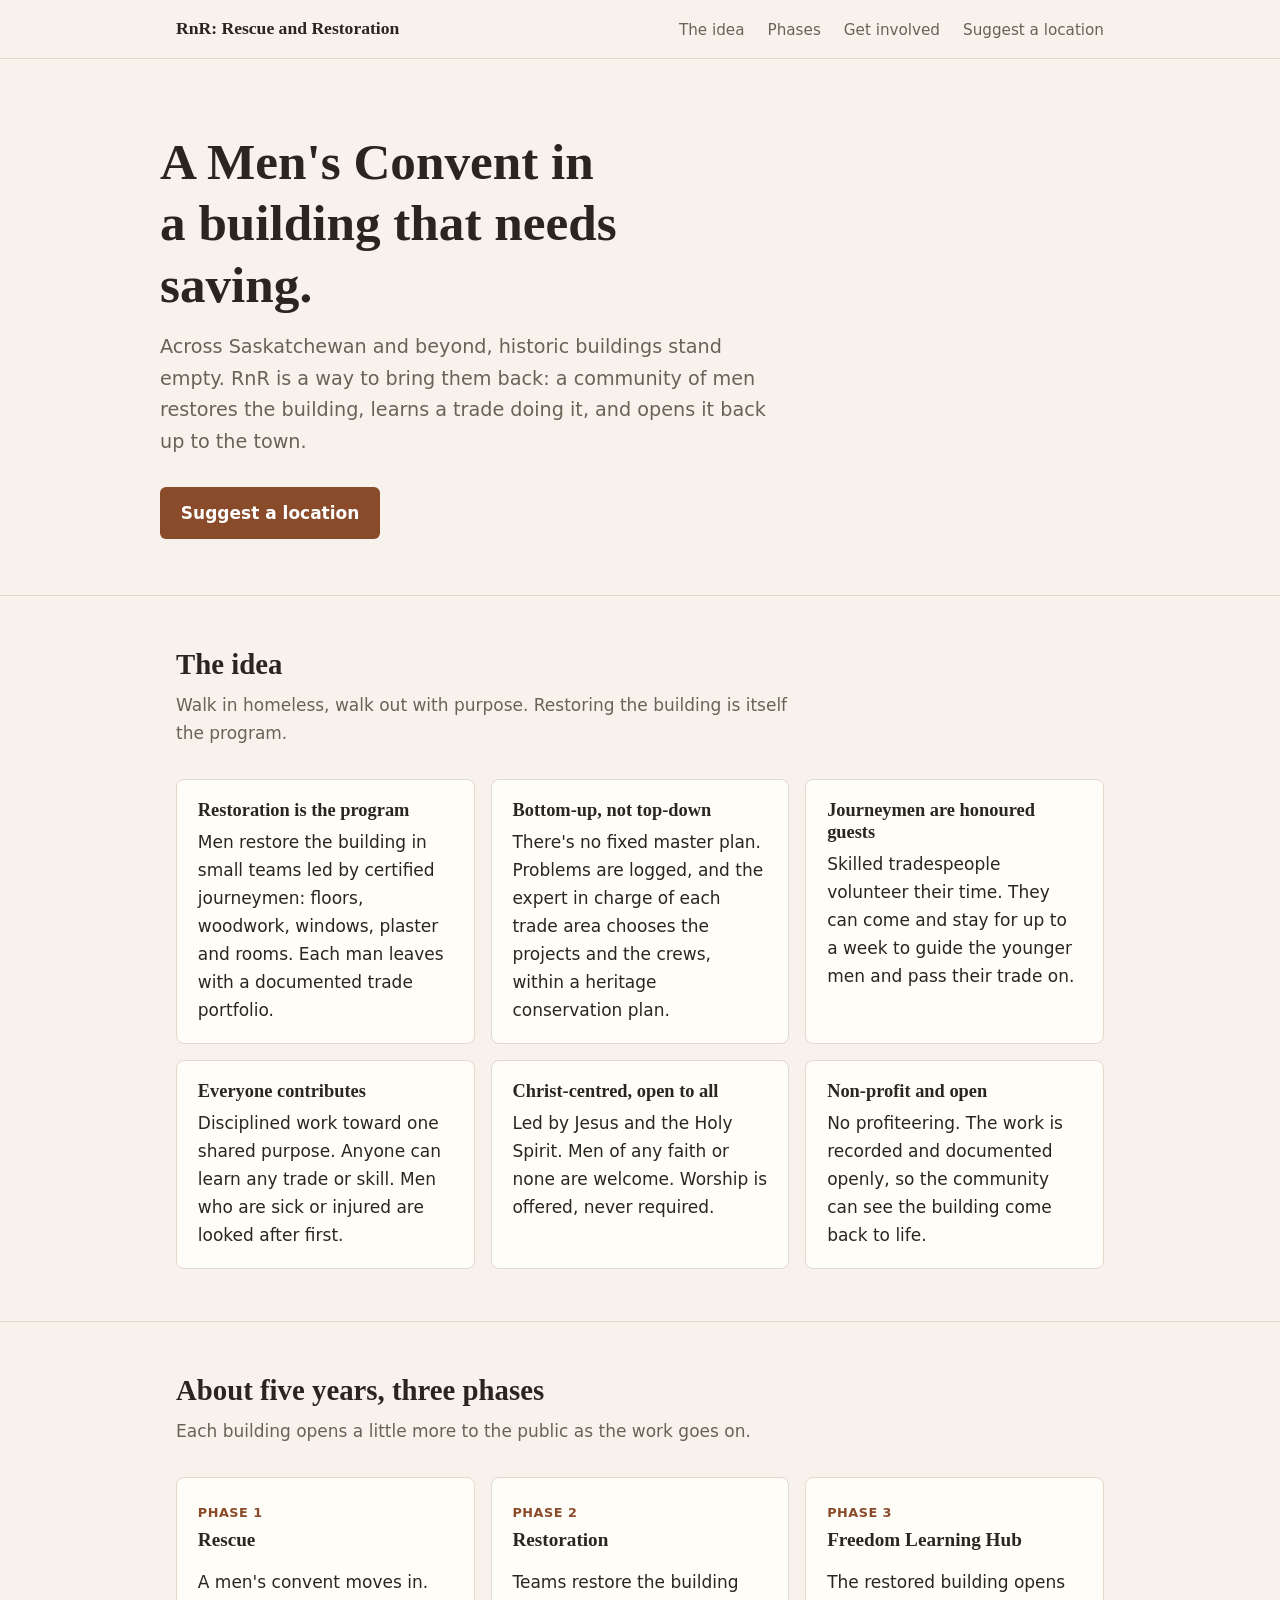
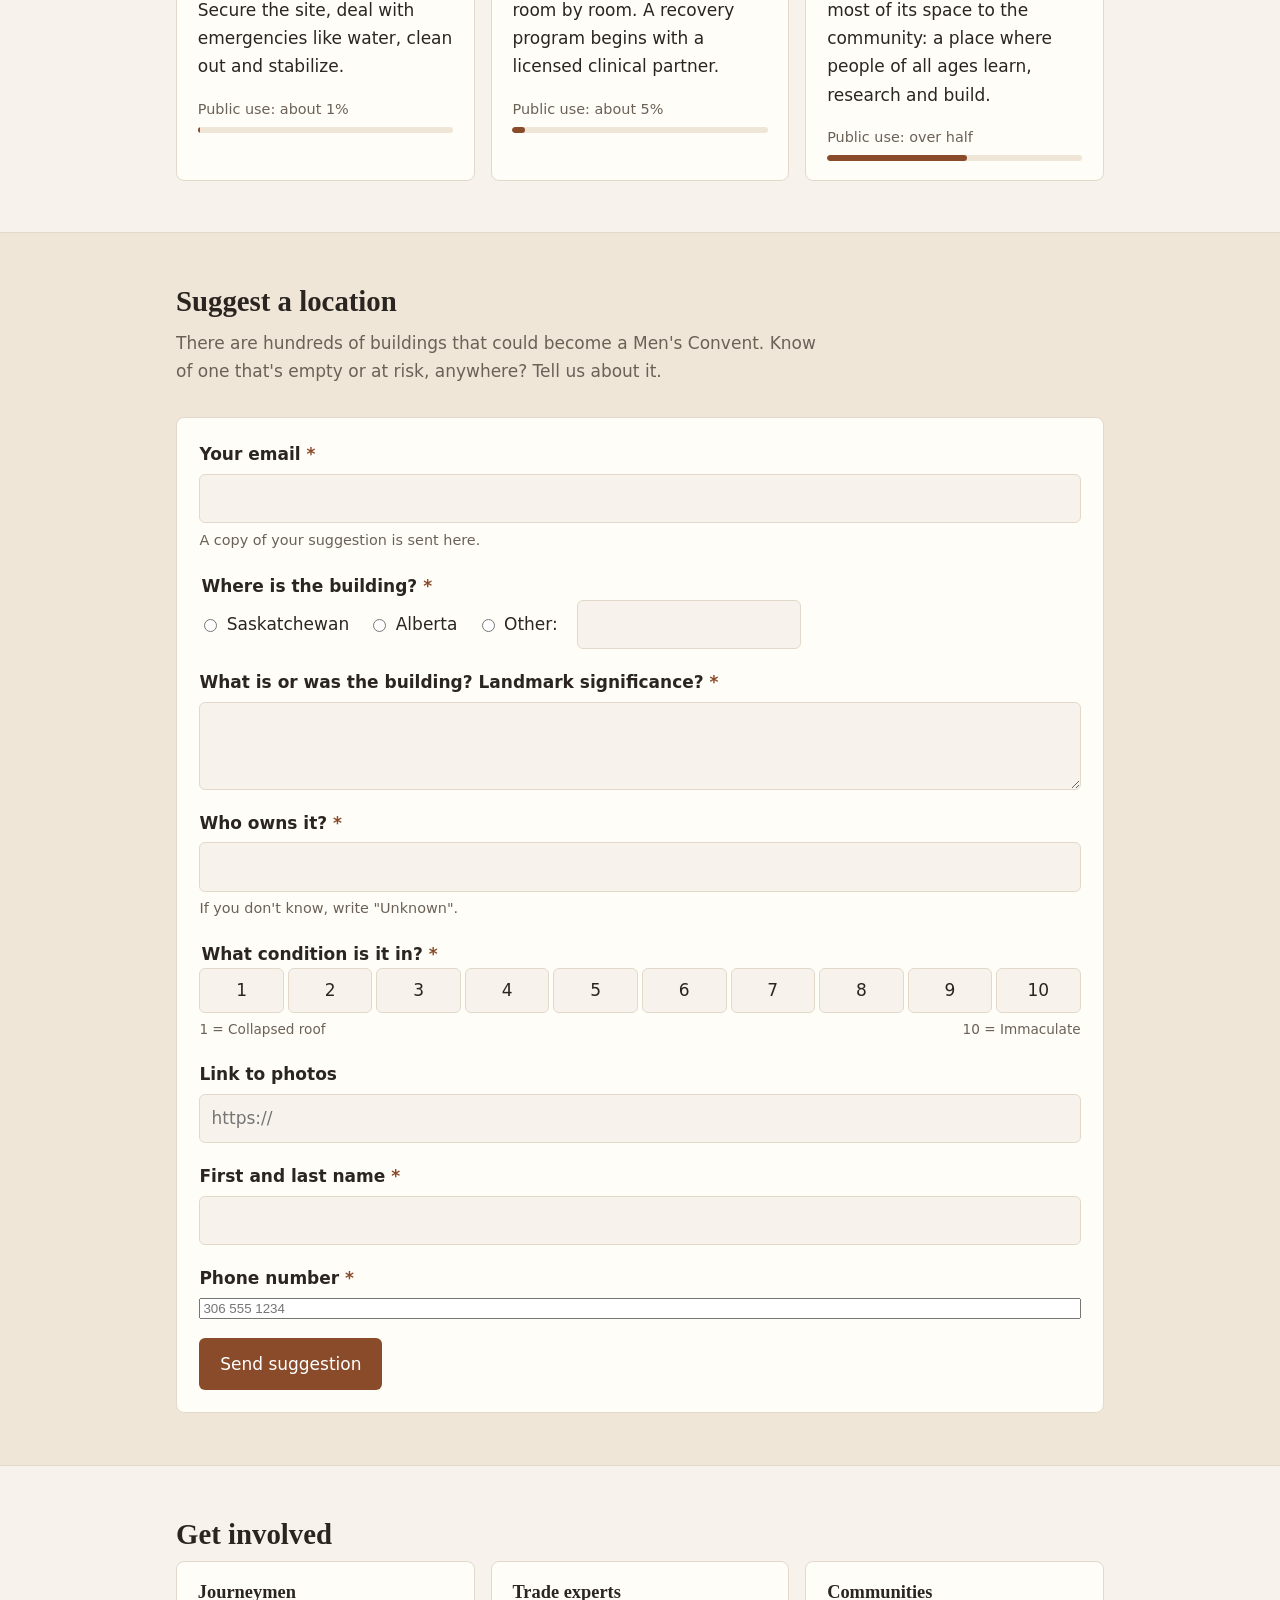
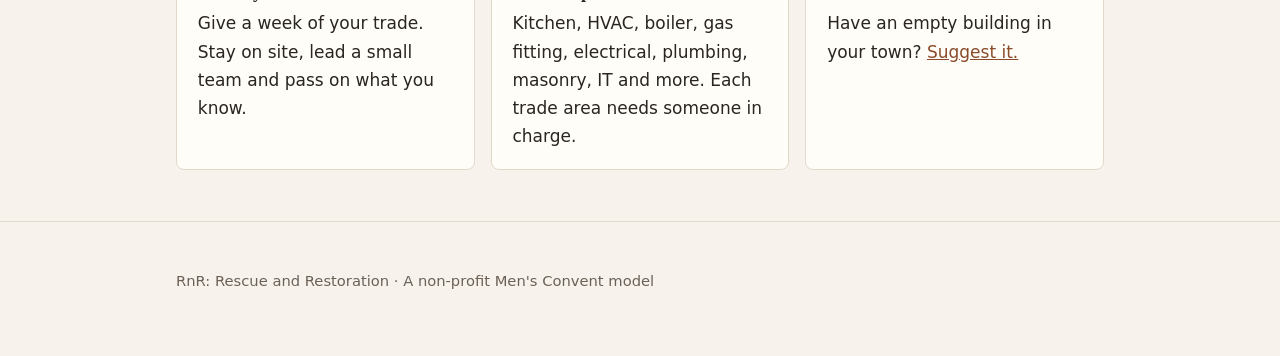
==== rnr/index.html @ 0f5d4924 "RnR form: separate name and phone, add field validation Co-Authored-By: Claude Opus 5.5 <noreply@ant" ====
<!doctype html>
<html lang="en">
<head>
<meta charset="utf-8">
<meta name="viewport" content="width=device-width, initial-scale=1">
<title>RnR: Rescue and Restoration</title>
<meta name="description" content="A Men's Convent in a historic building that needs saving. Suggest a location anywhere.">
<style>
  :root {
    --bg: #f7f3ec;
    --surface: #fffdf8;
    --ink: #2a2520;
    --muted: #6b6157;
    --line: #e2d9cb;
    --accent: #8a4b2a;
    --accent-ink: #ffffff;
    --soft: #efe6d8;
  }
  @media (prefers-color-scheme: dark) {
    :root:not([data-theme="light"]) {
      --bg: #1b1815;
      --surface: #24201c;
      --ink: #eee7dc;
      --muted: #b0a596;
      --line: #3a332c;
      --accent: #d98b5f;
      --accent-ink: #1b1815;
      --soft: #2c2722;
    }
  }
  :root[data-theme="dark"] {
    --bg: #1b1815; --surface: #24201c; --ink: #eee7dc; --muted: #b0a596;
    --line: #3a332c; --accent: #d98b5f; --accent-ink: #1b1815; --soft: #2c2722;
  }

  * { box-sizing: border-box; }
  [hidden] { display: none !important; }
  html { scroll-behavior: smooth; }
  body {
    margin: 0; background: var(--bg); color: var(--ink);
    font: 17px/1.65 system-ui, -apple-system, "Segoe UI", Roboto, sans-serif;
  }
  h1, h2, h3 { font-family: Georgia, "Iowan Old Style", "Palatino Linotype", serif; line-height: 1.2; font-weight: 600; }
  a { color: var(--accent); }
  .wrap { max-width: 60rem; margin: 0 auto; padding: 0 16px; }

  header.top { border-bottom: 1px solid var(--line); }
  header.top .wrap { display: flex; align-items: center; justify-content: space-between; gap: 1rem; padding-top: .9rem; padding-bottom: .9rem; }
  .brand { font-family: Georgia, serif; font-weight: 600; font-size: 1.1rem; color: var(--ink); text-decoration: none; }
  nav a { color: var(--muted); text-decoration: none; margin-left: 1.1rem; font-size: .95rem; }
  nav a:hover { color: var(--ink); }
  @media (max-width: 560px) { nav a:not(.cta-link) { display: none; } }

  .hero { padding: 4.5rem 0 3.5rem; }
  .hero h1 { font-size: clamp(2rem, 6vw, 3.2rem); margin: 0 0 1rem; max-width: 18ch; }
  .hero p.lead { font-size: 1.2rem; color: var(--muted); max-width: 38rem; margin: 0 0 1.8rem; }
  .btn { display: inline-block; background: var(--accent); color: var(--accent-ink); padding: .75rem 1.3rem; border-radius: 6px; text-decoration: none; font-weight: 600; }
  .btn:hover { filter: brightness(1.08); }
  .note { font-size: .9rem; color: var(--muted); margin-top: 1.2rem; }

  section { padding: 3.2rem 0; border-top: 1px solid var(--line); }
  section h2 { font-size: 1.8rem; margin: 0 0 .6rem; }
  section > .wrap > p.intro { color: var(--muted); max-width: 40rem; margin: 0 0 2rem; }

  .grid { display: grid; gap: 1rem; grid-template-columns: repeat(auto-fit, minmax(15rem, 1fr)); }
  .card { background: var(--surface); border: 1px solid var(--line); border-radius: 8px; padding: 1.2rem 1.3rem; }
  .card h3 { margin: 0 0 .4rem; font-size: 1.15rem; }
  .card p { margin: 0; }

  .phases { display: grid; gap: 1rem; grid-template-columns: repeat(auto-fit, minmax(16rem, 1fr)); counter-reset: ph; }
  .phase { background: var(--surface); border: 1px solid var(--line); border-radius: 8px; padding: 1.2rem 1.3rem; }
  .phase .tag { display: inline-block; font-size: .8rem; font-weight: 600; letter-spacing: .04em; text-transform: uppercase; color: var(--accent); }
  .phase h3 { margin: .2rem 0 .5rem; font-size: 1.2rem; }
  .phase .pub { margin-top: .8rem; font-size: .9rem; color: var(--muted); }
  .meter { height: 6px; background: var(--soft); border-radius: 3px; margin-top: .35rem; overflow: hidden; }
  .meter span { display: block; height: 100%; background: var(--accent); border-radius: 3px; }

  .suggest { background: var(--soft); }
  .suggest-box { background: var(--surface); border: 1px solid var(--line); border-radius: 8px; padding: 1.4rem; }
  .suggest-box ul { margin: .4rem 0 1.2rem; padding-left: 1.2rem; }
  .sform { display: grid; gap: 1.2rem; }
  .sform .field { display: grid; gap: .35rem; }
  .sform label.q, .sform legend { font-weight: 600; }
  .sform .req { color: var(--accent); }
  .sform .hint { font-size: .9rem; color: var(--muted); }
  .sform input[type=text], .sform input[type=email], .sform input[type=url], .sform textarea {
    width: 100%; font: inherit; color: var(--ink); background: var(--bg);
    border: 1px solid var(--line); border-radius: 6px; padding: .6rem .7rem; }
  .sform textarea { min-height: 5.5rem; resize: vertical; }
  .sform input:focus, .sform textarea:focus { outline: 2px solid var(--accent); outline-offset: 1px; }
  .sform fieldset { border: 0; padding: 0; margin: 0; display: grid; gap: .35rem; }
  .sform .choices { display: flex; flex-wrap: wrap; gap: .4rem 1.2rem; align-items: center; }
  .sform .choices label { display: inline-flex; gap: .4rem; align-items: center; font-weight: 400; }
  .sform .other-text { max-width: 14rem; }
  .scale { display: grid; grid-template-columns: repeat(10, 1fr); gap: 4px; }
  .scale label { display: grid; place-items: center; padding: .45rem 0; border: 1px solid var(--line); border-radius: 6px; cursor: pointer; font-weight: 400; background: var(--bg); }
  .scale input { position: absolute; opacity: 0; pointer-events: none; }
  .scale input:checked + span { color: var(--accent-ink); }
  .scale label:has(input:checked) { background: var(--accent); border-color: var(--accent); color: var(--accent-ink); }
  .scale label:has(input:focus-visible) { outline: 2px solid var(--accent); outline-offset: 1px; }
  .scale-ends { display: flex; justify-content: space-between; font-size: .85rem; color: var(--muted); }
  .sform button { justify-self: start; border: 0; cursor: pointer; font: inherit; }
  .sform button[disabled] { opacity: .6; cursor: wait; }
  .thanks h3 { margin: 0 0 .4rem; }
  .form-error, .err { color: #b3261e; font-size: .9rem; }
  @media (prefers-color-scheme: dark) { :root:not([data-theme="light"]) .form-error, :root:not([data-theme="light"]) .err { color: #f2b8b5; } }
  .sform .invalid { border-color: #b3261e !important; }

  footer { border-top: 1px solid var(--line); padding: 2rem 0 3rem; color: var(--muted); font-size: .92rem; }
</style>
</head>
<body>

<header class="top">
  <div class="wrap">
    <a class="brand" href="#">RnR: Rescue and Restoration</a>
    <nav>
      <a href="#idea">The idea</a>
      <a href="#phases">Phases</a>
      <a href="#involved">Get involved</a>
      <a class="cta-link" href="#suggest">Suggest a location</a>
    </nav>
  </div>
</header>

<main>
  <div class="wrap hero">
    <h1>A Men's Convent in a building that needs saving.</h1>
    <p class="lead">Across Saskatchewan and beyond, historic buildings stand empty. RnR is a way to bring them back: a community of men restores the building, learns a trade doing it, and opens it back up to the town.</p>
    <a class="btn" href="#suggest">Suggest a location</a>
  </div>

  <section id="idea">
    <div class="wrap">
      <h2>The idea</h2>
      <p class="intro">Walk in homeless, walk out with purpose. Restoring the building is itself the program.</p>
      <div class="grid">
        <div class="card">
          <h3>Restoration is the program</h3>
          <p>Men restore the building in small teams led by certified journeymen: floors, woodwork, windows, plaster and rooms. Each man leaves with a documented trade portfolio.</p>
        </div>
        <div class="card">
          <h3>Bottom-up, not top-down</h3>
          <p>There's no fixed master plan. Problems are logged, and the expert in charge of each trade area chooses the projects and the crews, within a heritage conservation plan.</p>
        </div>
        <div class="card">
          <h3>Journeymen are honoured guests</h3>
          <p>Skilled tradespeople volunteer their time. They can come and stay for up to a week to guide the younger men and pass their trade on.</p>
        </div>
        <div class="card">
          <h3>Everyone contributes</h3>
          <p>Disciplined work toward one shared purpose. Anyone can learn any trade or skill. Men who are sick or injured are looked after first.</p>
        </div>
        <div class="card">
          <h3>Christ-centred, open to all</h3>
          <p>Led by Jesus and the Holy Spirit. Men of any faith or none are welcome. Worship is offered, never required.</p>
        </div>
        <div class="card">
          <h3>Non-profit and open</h3>
          <p>No profiteering. The work is recorded and documented openly, so the community can see the building come back to life.</p>
        </div>
      </div>
    </div>
  </section>

  <section id="phases">
    <div class="wrap">
      <h2>About five years, three phases</h2>
      <p class="intro">Each building opens a little more to the public as the work goes on.</p>
      <div class="phases">
        <div class="phase">
          <span class="tag">Phase 1</span>
          <h3>Rescue</h3>
          <p>A men's convent moves in. Secure the site, deal with emergencies like water, clean out and stabilize.</p>
          <div class="pub">Public use: about 1%<div class="meter"><span style="width:1%"></span></div></div>
        </div>
        <div class="phase">
          <span class="tag">Phase 2</span>
          <h3>Restoration</h3>
          <p>Teams restore the building room by room. A recovery program begins with a licensed clinical partner.</p>
          <div class="pub">Public use: about 5%<div class="meter"><span style="width:5%"></span></div></div>
        </div>
        <div class="phase">
          <span class="tag">Phase 3</span>
          <h3>Freedom Learning Hub</h3>
          <p>The restored building opens most of its space to the community: a place where people of all ages learn, research and build.</p>
          <div class="pub">Public use: over half<div class="meter"><span style="width:55%"></span></div></div>
        </div>
      </div>
    </div>
  </section>

  <section id="suggest" class="suggest">
    <div class="wrap">
      <h2>Suggest a location</h2>
      <p class="intro">There are hundreds of buildings that could become a Men's Convent. Know of one that's empty or at risk, anywhere? Tell us about it.</p>
      <div class="suggest-box">
        <form class="sform" id="suggest-form" action="https://docs.google.com/forms/d/e/1FAIpQLSe5F4wM2ndvBinX8FhEXiHAIgT6D5XqJo1bn4hynB5Pa98YTg/formResponse" method="POST" target="gform-sink" novalidate>
          <div class="field">
            <label class="q" for="f-email">Your email <span class="req">*</span></label>
            <input id="f-email" type="email" name="emailAddress" required autocomplete="email">
            <span class="hint">A copy of your suggestion is sent here.</span>
            <span class="err" id="e-email" hidden></span>
          </div>

          <fieldset>
            <legend>Where is the building? <span class="req">*</span></legend>
            <div class="choices">
              <label><input type="radio" name="entry.1686422312" value="Saskatchewan" required> Saskatchewan</label>
              <label><input type="radio" name="entry.1686422312" value="Alberta"> Alberta</label>
              <label><input type="radio" name="entry.1686422312" value="__other_option__" id="f-where-other"> Other:</label>
              <input class="other-text" type="text" name="entry.1686422312.other_option_response" id="f-where-other-text" aria-label="Other location" maxlength="100">
            </div>
            <span class="err" id="e-where" hidden></span>
          </fieldset>

          <div class="field">
            <label class="q" for="f-what">What is or was the building? Landmark significance? <span class="req">*</span></label>
            <textarea id="f-what" name="entry.1505201343" required maxlength="2000"></textarea>
            <span class="err" id="e-what" hidden></span>
          </div>

          <div class="field">
            <label class="q" for="f-owner">Who owns it? <span class="req">*</span></label>
            <input id="f-owner" type="text" name="entry.762597540" required maxlength="200">
            <span class="hint">If you don't know, write "Unknown".</span>
            <span class="err" id="e-owner" hidden></span>
          </div>

          <fieldset>
            <legend>What condition is it in? <span class="req">*</span></legend>
            <div class="scale">
              <label><input type="radio" name="entry.2011804583" value="1" required><span>1</span></label>
              <label><input type="radio" name="entry.2011804583" value="2"><span>2</span></label>
              <label><input type="radio" name="entry.2011804583" value="3"><span>3</span></label>
              <label><input type="radio" name="entry.2011804583" value="4"><span>4</span></label>
              <label><input type="radio" name="entry.2011804583" value="5"><span>5</span></label>
              <label><input type="radio" name="entry.2011804583" value="6"><span>6</span></label>
              <label><input type="radio" name="entry.2011804583" value="7"><span>7</span></label>
              <label><input type="radio" name="entry.2011804583" value="8"><span>8</span></label>
              <label><input type="radio" name="entry.2011804583" value="9"><span>9</span></label>
              <label><input type="radio" name="entry.2011804583" value="10"><span>10</span></label>
            </div>
            <div class="scale-ends"><span>1 = Collapsed roof</span><span>10 = Immaculate</span></div>
            <span class="err" id="e-cond" hidden></span>
          </fieldset>

          <div class="field">
            <label class="q" for="f-photos">Link to photos</label>
            <input id="f-photos" type="text" name="entry.1899643314" placeholder="https://" inputmode="url" maxlength="500">
            <span class="err" id="e-photos" hidden></span>
          </div>

          <div class="field">
            <label class="q" for="f-name">First and last name <span class="req">*</span></label>
            <input id="f-name" type="text" name="entry.1188429359" required autocomplete="name" maxlength="100">
            <span class="err" id="e-name" hidden></span>
          </div>

          <div class="field">
            <label class="q" for="f-phone">Phone number <span class="req">*</span></label>
            <input id="f-phone" type="tel" name="entry.1537655487" required autocomplete="tel" inputmode="tel" placeholder="306 555 1234" maxlength="25">
            <span class="err" id="e-phone" hidden></span>
          </div>

          <input type="hidden" name="fvv" value="1">
          <input type="hidden" name="pageHistory" value="0">
          <button class="btn" type="submit" id="f-submit">Send suggestion</button>
          <p class="form-error" id="f-error" hidden></p>
        </form>

        <div class="thanks" id="f-thanks" hidden>
          <h3>Thank you.</h3>
          <p>Your suggestion has been received. A copy is on its way to your email.</p>
          <p><a href="#suggest" id="f-again">Suggest another building</a></p>
        </div>
        <iframe name="gform-sink" id="gform-sink" title="" hidden></iframe>
      </div>
    </div>
  </section>

  <section id="involved">
    <div class="wrap">
      <h2>Get involved</h2>
      <div class="grid">
        <div class="card">
          <h3>Journeymen</h3>
          <p>Give a week of your trade. Stay on site, lead a small team and pass on what you know.</p>
        </div>
        <div class="card">
          <h3>Trade experts</h3>
          <p>Kitchen, HVAC, boiler, gas fitting, electrical, plumbing, masonry, IT and more. Each trade area needs someone in charge.</p>
        </div>
        <div class="card">
          <h3>Communities</h3>
          <p>Have an empty building in your town? <a href="#suggest">Suggest it.</a></p>
        </div>
      </div>
    </div>
  </section>
</main>

<footer>
  <div class="wrap">
    <p>RnR: Rescue and Restoration · A non-profit Men's Convent model</p>
  </div>
</footer>

<script>
  // The form posts straight to the Google Form "RnR -Waiting list" (project Gmail).
  // If you add, remove or change questions in Google Forms, this form must be updated too.
  (function () {
    const form = document.getElementById("suggest-form");
    const sink = document.getElementById("gform-sink");
    const thanks = document.getElementById("f-thanks");
    const err = document.getElementById("f-error");
    const btn = document.getElementById("f-submit");
    const other = document.getElementById("f-where-other");
    const otherText = document.getElementById("f-where-other-text");
    let sent = false, timer = null;

    otherText.addEventListener("input", () => { if (otherText.value) other.checked = true; });

    // ---- Validation ----
    const $ = (id) => document.getElementById(id);
    const val = (id) => $(id).value.trim();
    const checked = (name) => form.querySelector('input[name="' + name + '"]:checked');

    function formatPhone(raw) {
      const t = raw.trim();
      const d = t.replace(/\D/g, "");
      if (t.startsWith("+") && !t.startsWith("+1")) {
        return d.length >= 8 && d.length <= 15 ? "+" + d : null;    // international
      }
      const n = d.length === 11 && d[0] === "1" ? d.slice(1) : d;    // drop leading 1
      if (n.length !== 10 || !/^[2-9]\d{2}[2-9]/.test(n)) return null;
      return "(" + n.slice(0, 3) + ") " + n.slice(3, 6) + "-" + n.slice(6);
    }
    function fixLink(raw) {
      const t = raw.trim();
      if (!t) return "";
      const u = /^https?:\/\//i.test(t) ? t : "https://" + t;
      return /^https?:\/\/[^\s\/]+\.[^\s\/]{2,}\S*$/i.test(u) ? u : null;
    }

    const rules = {
      email: { input: "f-email", test: () => /^[^\s@]+@[^\s@]+\.[A-Za-z]{2,}$/.test(val("f-email")),
               msg: "Enter a valid email, like name@example.com." },
      where: { input: "f-where-other-text", test: () => {
                 const c = checked("entry.1686422312");
                 return c && (c.value !== "__other_option__" || val("f-where-other-text").length >= 2);
               }, msg: "Choose a province, or pick Other and type where the building is." },
      what:  { input: "f-what", test: () => val("f-what").length >= 3,
               msg: "Tell us what the building is or was." },
      owner: { input: "f-owner", test: () => val("f-owner").length >= 2,
               msg: 'Tell us who owns it, or write "Unknown".' },
      cond:  { input: null, test: () => !!checked("entry.2011804583"),
               msg: "Pick a number from 1 to 10." },
      photos:{ input: "f-photos", test: () => fixLink($("f-photos").value) !== null,
               msg: "Enter a full web link, like https://photos.example.com/building." },
      name:  { input: "f-name", test: () => /^[\p{L}'’.\-]+(?:\s+[\p{L}'’.\-]+)+$/u.test(val("f-name")),
               msg: "Enter your first and last name." },
      phone: { input: "f-phone", test: () => formatPhone($("f-phone").value) !== null,
               msg: "Enter a 10-digit phone number, like 306 555 1234. For outside North America, start with +." },
    };

    function check(key) {
      const r = rules[key], ok = r.test(), e = $("e-" + key);
      e.textContent = ok ? "" : r.msg;
      e.hidden = ok;
      if (r.input) { $(r.input).classList.toggle("invalid", !ok && (key !== "where" || (checked("entry.1686422312") || {}).value === "__other_option__")); $(r.input).setAttribute("aria-invalid", String(!ok)); }
      return ok;
    }

    // Check a field when the visitor leaves it; clear the message as soon as it's fixed.
    for (const key in rules) {
      const r = rules[key];
      if (r.input) {
        $(r.input).addEventListener("blur", () => { if ($(r.input).value.trim() || key === "where") check(key); });
        $(r.input).addEventListener("input", () => { if (!$("e-" + key).hidden) check(key); });
      }
    }
    form.addEventListener("change", (ev) => {
      if (ev.target.name === "entry.1686422312" && !$("e-where").hidden) check("where");
      if (ev.target.name === "entry.2011804583" && !$("e-cond").hidden) check("cond");
    });
    $("f-phone").addEventListener("blur", () => { const p = formatPhone($("f-phone").value); if (p) $("f-phone").value = p; });
    $("f-photos").addEventListener("blur", () => { const l = fixLink($("f-photos").value); if (l) $("f-photos").value = l; });

    form.addEventListener("submit", (ev) => {
      let first = null;
      for (const key in rules) {
        if (!check(key) && !first) first = key;
      }
      if (first) {
        ev.preventDefault();
        ev.stopImmediatePropagation();
        const r = rules[first];
        const target = r.input && (first !== "where" || (checked("entry.1686422312") || {}).value === "__other_option__")
          ? $(r.input) : $("e-" + first).closest("fieldset, .field").querySelector("input");
        target.focus();
        return;
      }
      // Tidy values before they're sent.
      ["f-email", "f-what", "f-owner", "f-name"].forEach((id) => { $(id).value = $(id).value.trim(); });
      $("f-phone").value = formatPhone($("f-phone").value);
      $("f-photos").value = fixLink($("f-photos").value);
      if ((checked("entry.1686422312") || {}).value !== "__other_option__") otherText.value = "";
    }, true);

    form.addEventListener("submit", () => {
      sent = true;
      err.hidden = true;
      btn.disabled = true;
      btn.textContent = "Sending…";
      timer = setTimeout(() => {
        if (!sent) return;
        sent = false;
        btn.disabled = false;
        btn.textContent = "Send suggestion";
        err.innerHTML = 'That didn\'t go through. Please try again, or <a href="https://docs.google.com/forms/d/e/1FAIpQLSe5F4wM2ndvBinX8FhEXiHAIgT6D5XqJo1bn4hynB5Pa98YTg/viewform" target="_blank" rel="noopener">use the form on Google</a>.';
        err.hidden = false;
      }, 15000);
    });

    sink.addEventListener("load", () => {
      if (!sent) return;
      sent = false;
      clearTimeout(timer);
      form.reset();
      form.hidden = true;
      thanks.hidden = false;
      btn.disabled = false;
      btn.textContent = "Send suggestion";
    });

    document.getElementById("f-again").addEventListener("click", () => {
      thanks.hidden = true;
      form.hidden = false;
    });
  })();
</script>
</body>
</html>
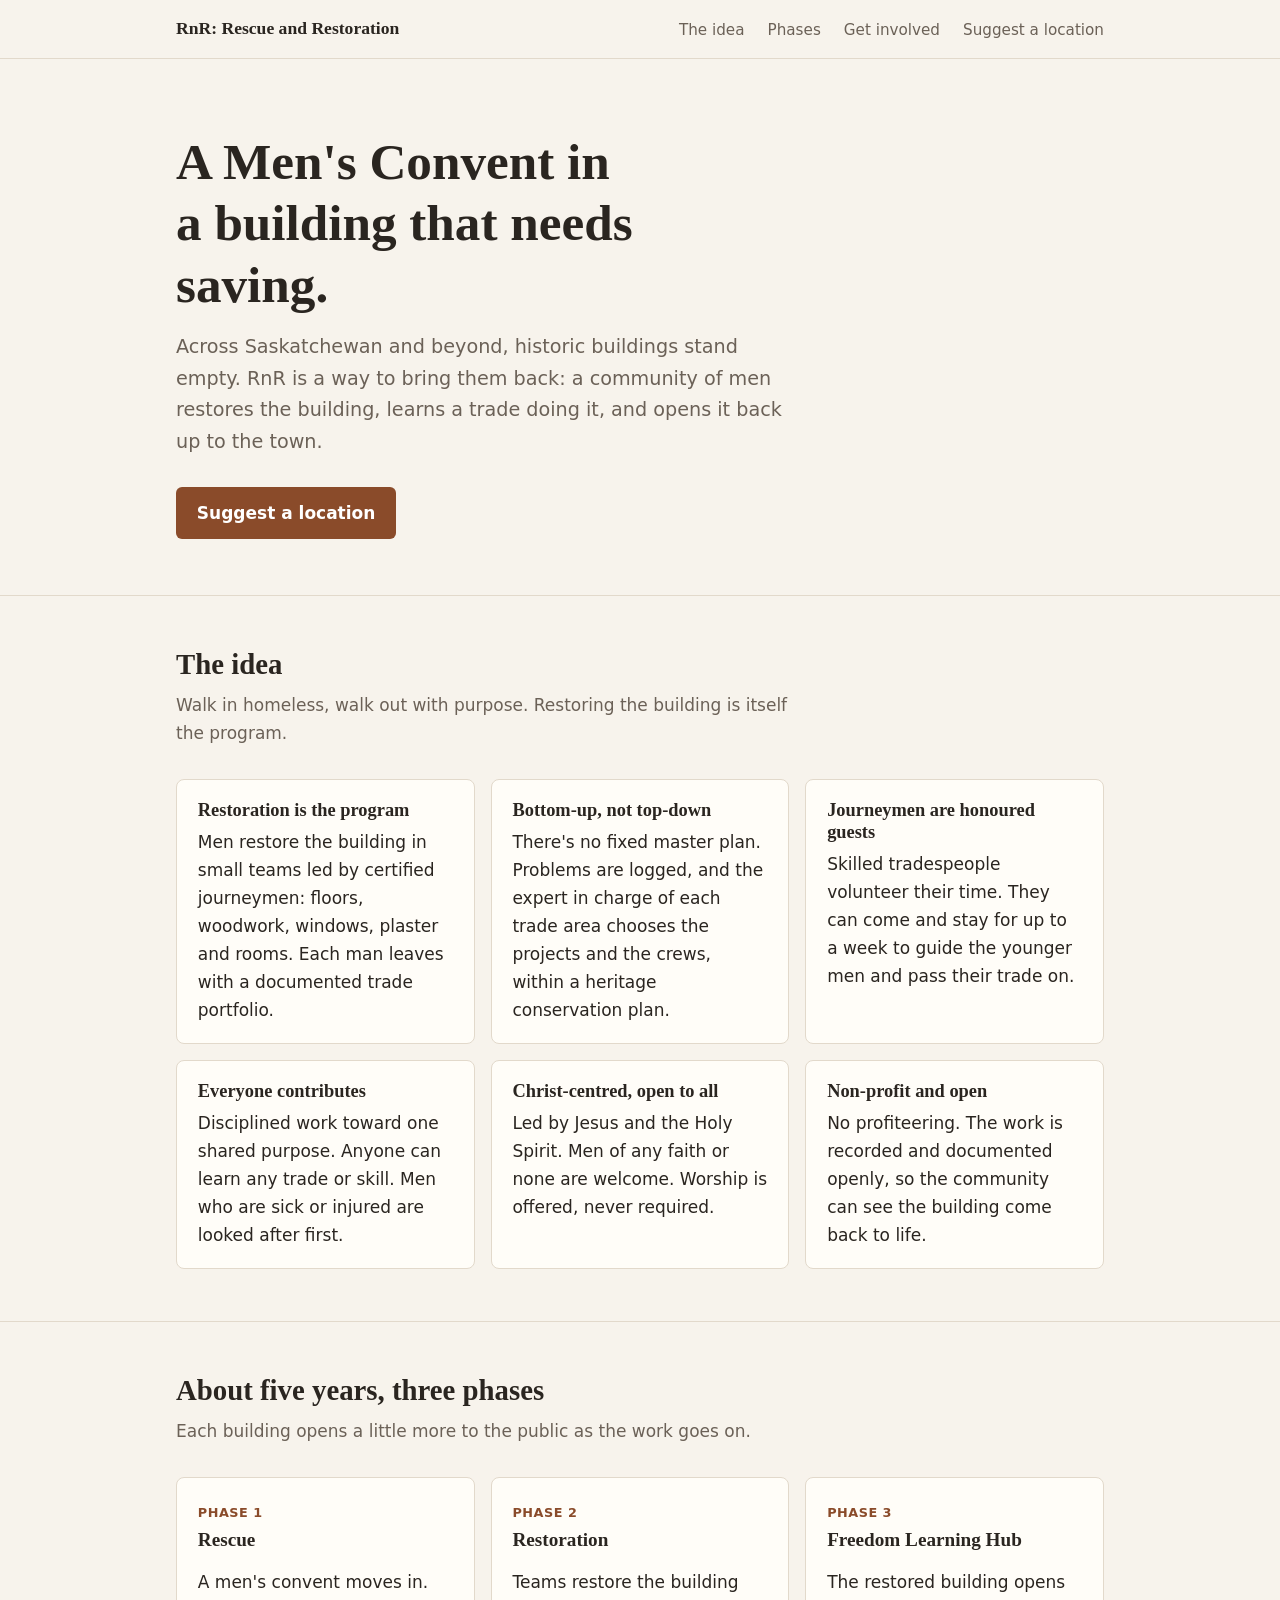
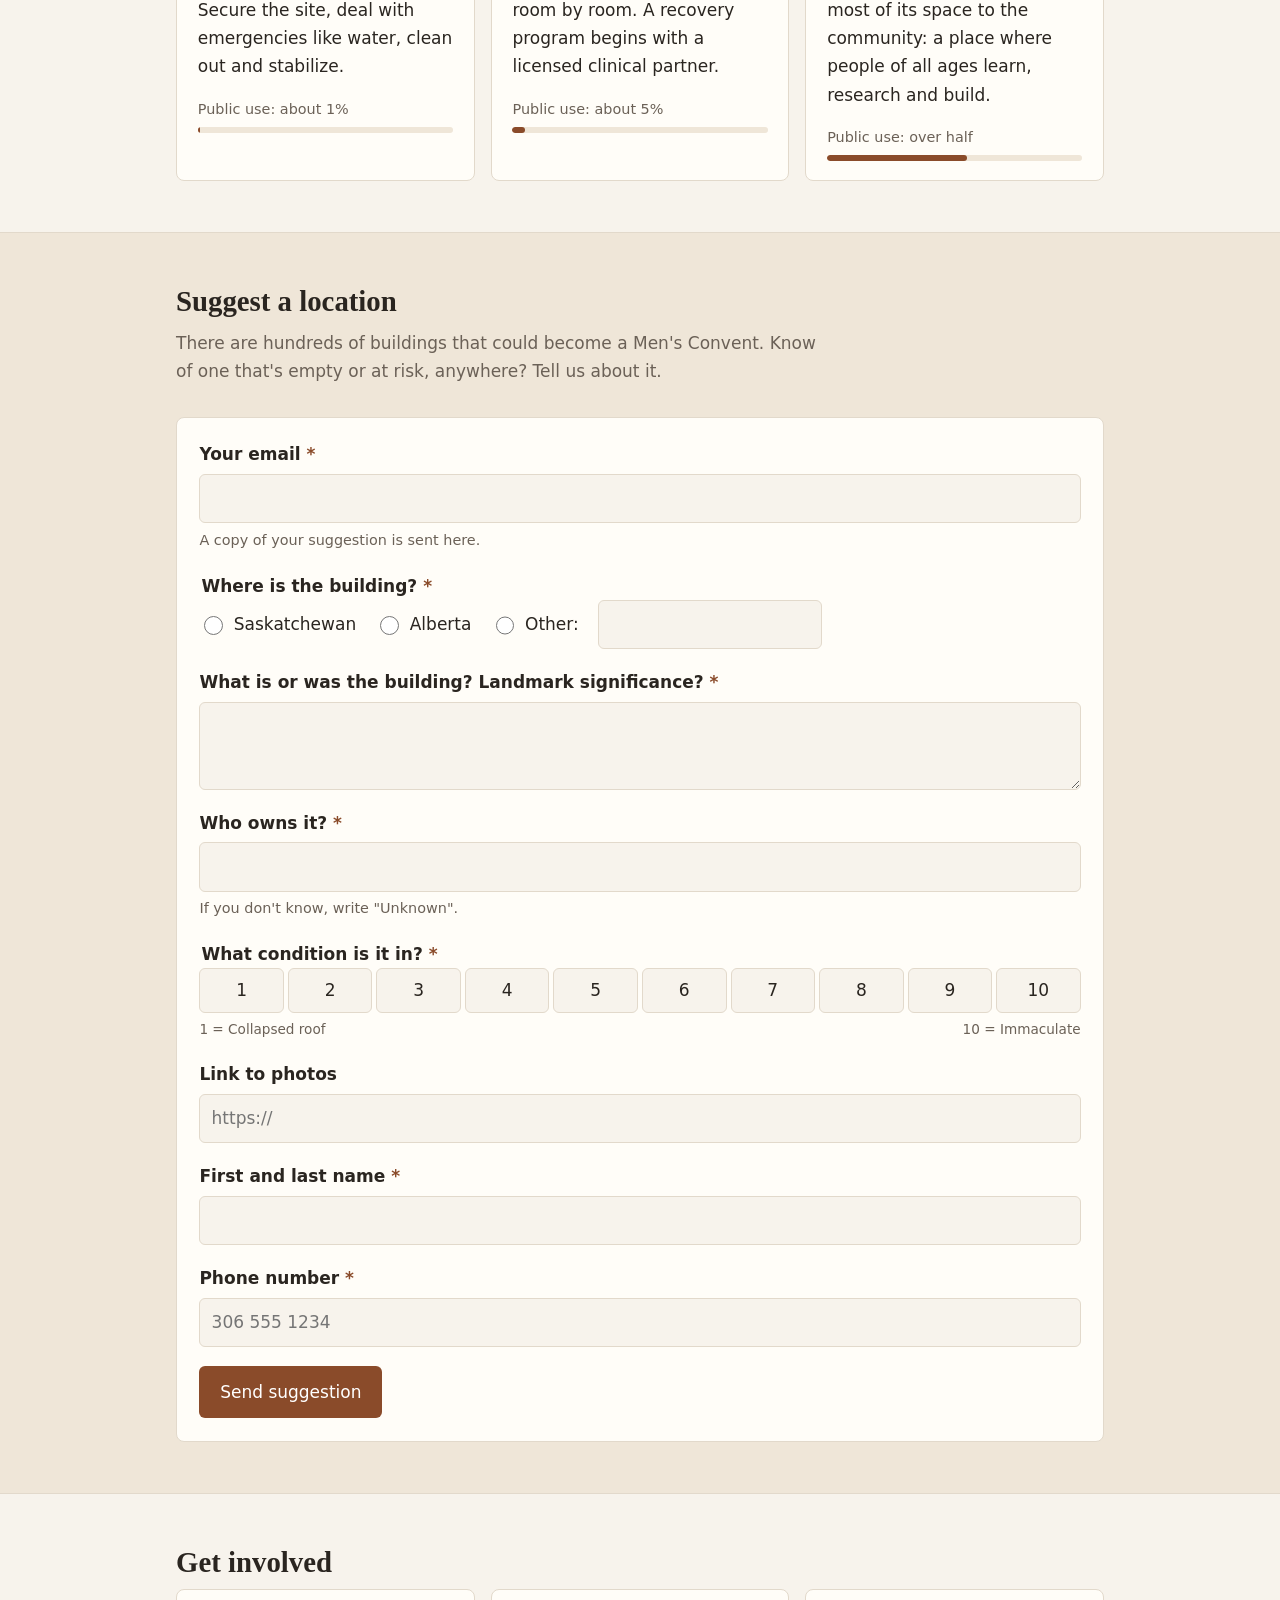
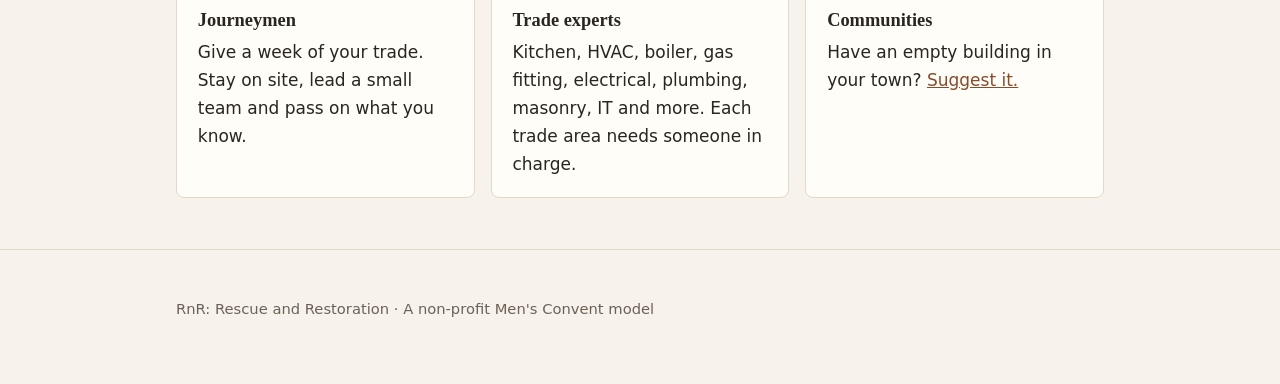
==== commit 657222cd: "RnR: mobile layout fixes (gutter, phone field, bigger tap targets) Co-Authored-By: Claude Opus 5.5 <" ====
--- a/rnr/index.html
+++ b/rnr/index.html
@@ -47,11 +47,11 @@
   header.top { border-bottom: 1px solid var(--line); }
   header.top .wrap { display: flex; align-items: center; justify-content: space-between; gap: 1rem; padding-top: .9rem; padding-bottom: .9rem; }
   .brand { font-family: Georgia, serif; font-weight: 600; font-size: 1.1rem; color: var(--ink); text-decoration: none; }
-  nav a { color: var(--muted); text-decoration: none; margin-left: 1.1rem; font-size: .95rem; }
+  nav a { color: var(--muted); text-decoration: none; margin-left: 1.1rem; font-size: .95rem; white-space: nowrap; }
   nav a:hover { color: var(--ink); }
   @media (max-width: 560px) { nav a:not(.cta-link) { display: none; } }
 
-  .hero { padding: 4.5rem 0 3.5rem; }
+  .hero { padding-top: 4.5rem; padding-bottom: 3.5rem; }
   .hero h1 { font-size: clamp(2rem, 6vw, 3.2rem); margin: 0 0 1rem; max-width: 18ch; }
   .hero p.lead { font-size: 1.2rem; color: var(--muted); max-width: 38rem; margin: 0 0 1.8rem; }
   .btn { display: inline-block; background: var(--accent); color: var(--accent-ink); padding: .75rem 1.3rem; border-radius: 6px; text-decoration: none; font-weight: 600; }
@@ -83,14 +83,15 @@
   .sform label.q, .sform legend { font-weight: 600; }
   .sform .req { color: var(--accent); }
   .sform .hint { font-size: .9rem; color: var(--muted); }
-  .sform input[type=text], .sform input[type=email], .sform input[type=url], .sform textarea {
+  .sform input[type=text], .sform input[type=email], .sform input[type=url], .sform input[type=tel], .sform textarea {
     width: 100%; font: inherit; color: var(--ink); background: var(--bg);
     border: 1px solid var(--line); border-radius: 6px; padding: .6rem .7rem; }
   .sform textarea { min-height: 5.5rem; resize: vertical; }
   .sform input:focus, .sform textarea:focus { outline: 2px solid var(--accent); outline-offset: 1px; }
   .sform fieldset { border: 0; padding: 0; margin: 0; display: grid; gap: .35rem; }
   .sform .choices { display: flex; flex-wrap: wrap; gap: .4rem 1.2rem; align-items: center; }
-  .sform .choices label { display: inline-flex; gap: .4rem; align-items: center; font-weight: 400; }
+  .sform .choices label { display: inline-flex; gap: .5rem; align-items: center; font-weight: 400; min-height: 44px; }
+  .sform .choices input[type=radio] { width: 1.15rem; height: 1.15rem; accent-color: var(--accent); }
   .sform .other-text { max-width: 14rem; }
   .scale { display: grid; grid-template-columns: repeat(10, 1fr); gap: 4px; }
   .scale label { display: grid; place-items: center; padding: .45rem 0; border: 1px solid var(--line); border-radius: 6px; cursor: pointer; font-weight: 400; background: var(--bg); }
@@ -98,6 +99,16 @@
   .scale input:checked + span { color: var(--accent-ink); }
   .scale label:has(input:checked) { background: var(--accent); border-color: var(--accent); color: var(--accent-ink); }
   .scale label:has(input:focus-visible) { outline: 2px solid var(--accent); outline-offset: 1px; }
+  @media (max-width: 560px) {
+    .hero { padding-top: 2.8rem; padding-bottom: 2.4rem; }
+    .brand { font-size: 1rem; }
+    header.top .wrap { gap: .6rem; }
+    nav a { margin-left: 0; }
+    .scale { grid-template-columns: repeat(5, 1fr); gap: 6px; }
+    .scale label { padding: .7rem 0; }
+    .suggest-box { padding: 1.1rem; }
+    .sform button.btn { justify-self: stretch; text-align: center; }
+  }
   .scale-ends { display: flex; justify-content: space-between; font-size: .85rem; color: var(--muted); }
   .sform button { justify-self: start; border: 0; cursor: pointer; font: inherit; }
   .sform button[disabled] { opacity: .6; cursor: wait; }
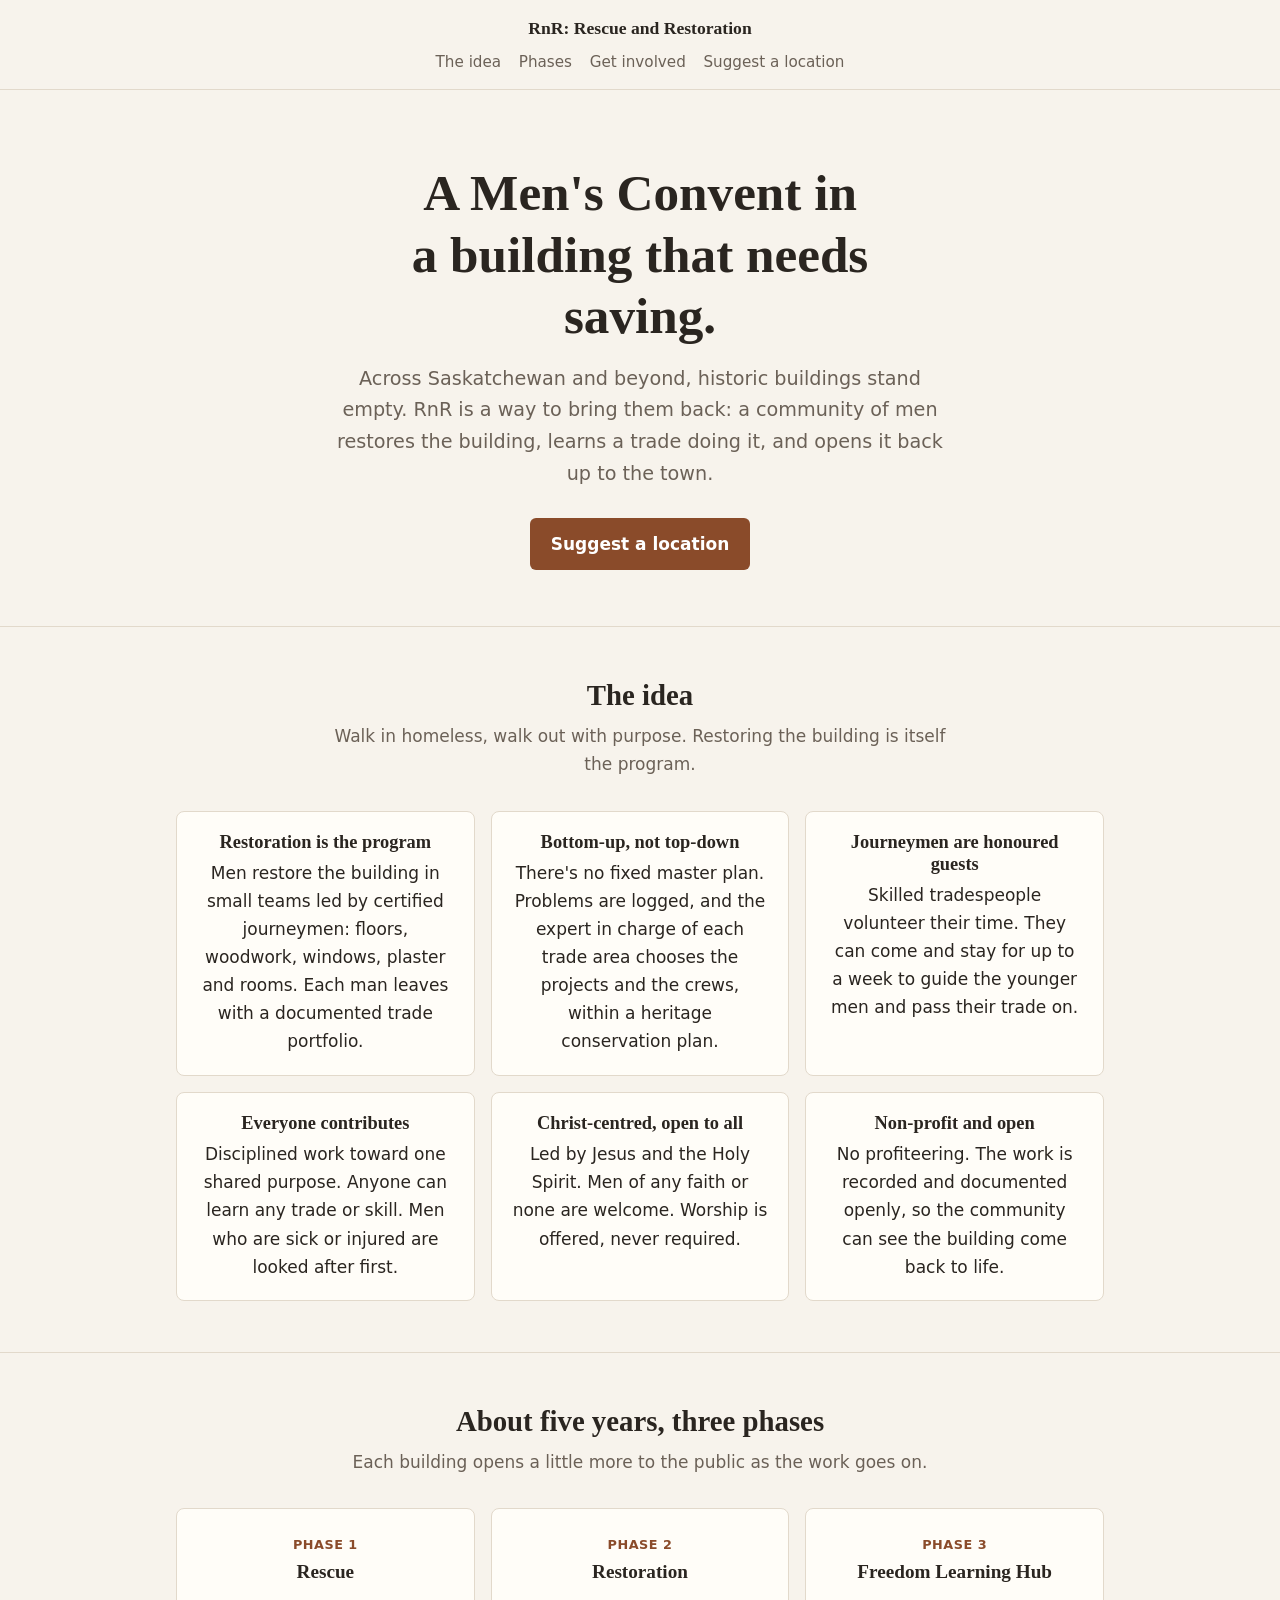
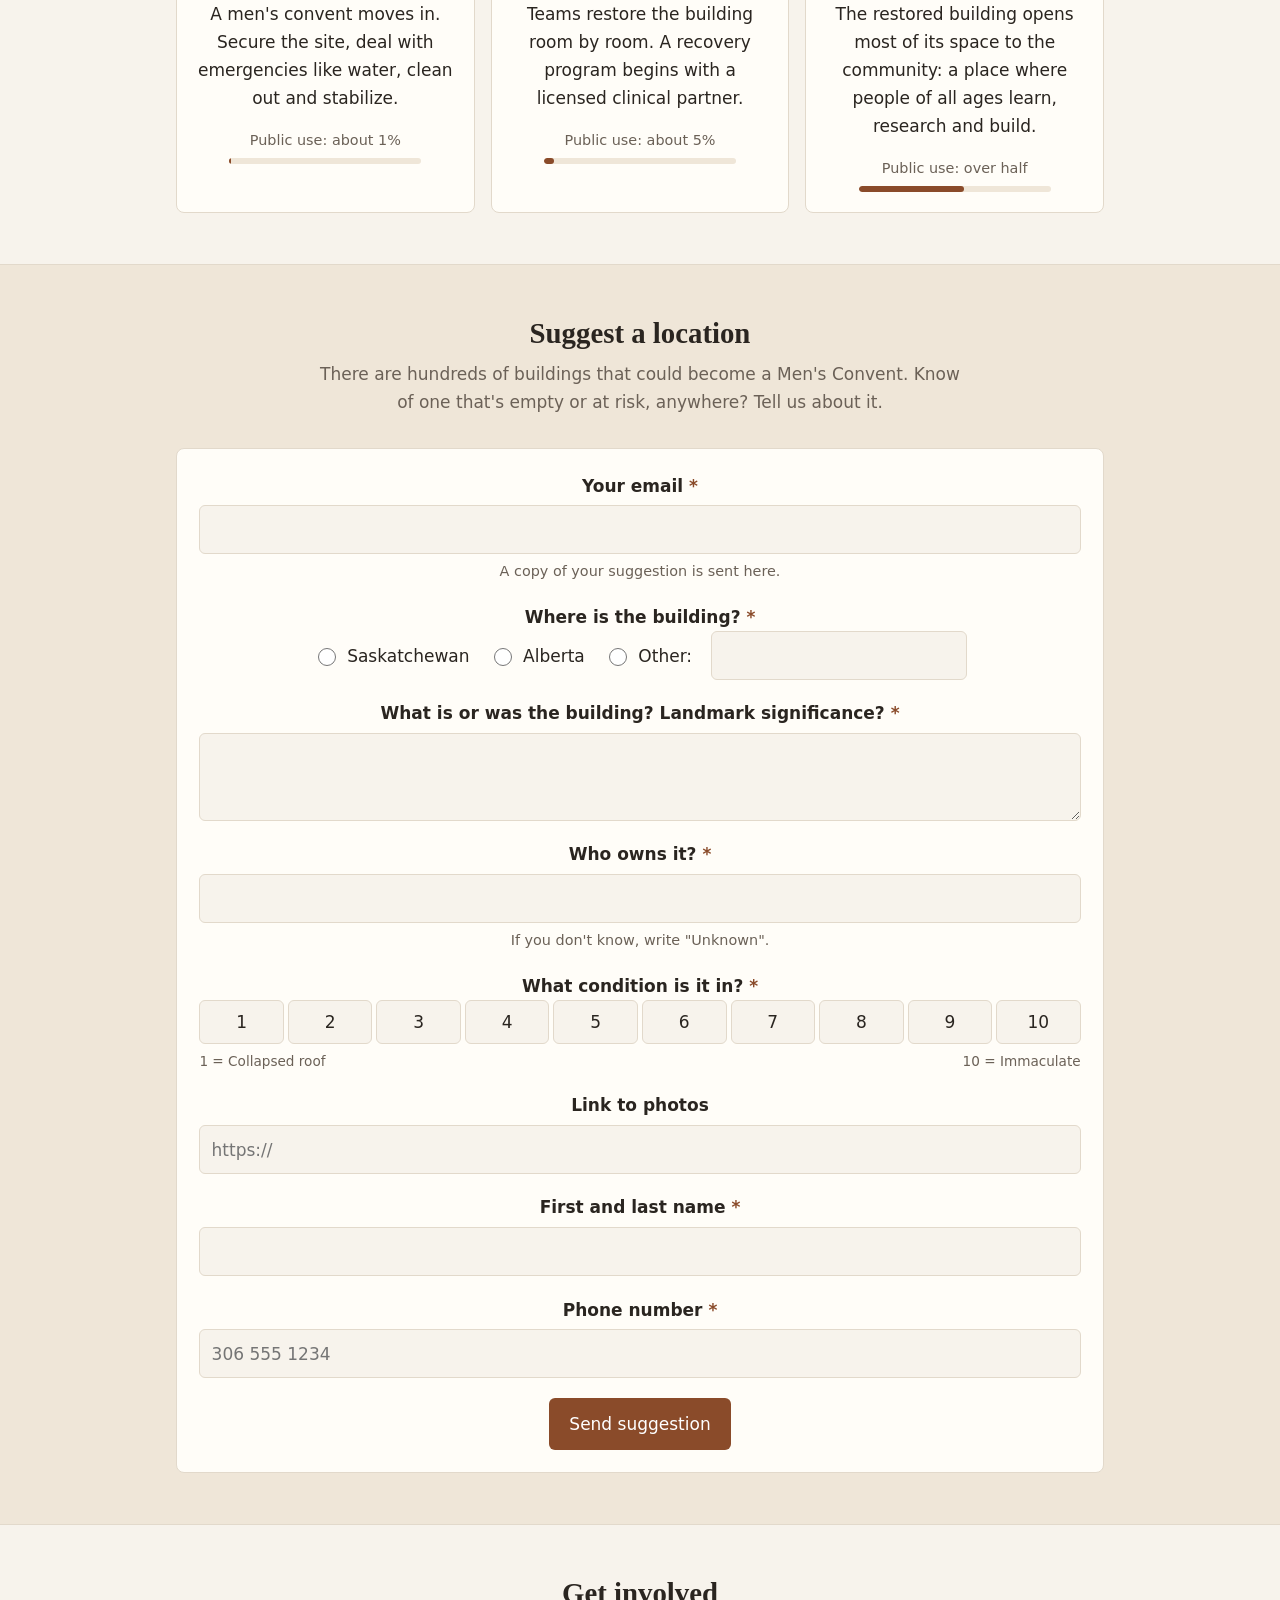
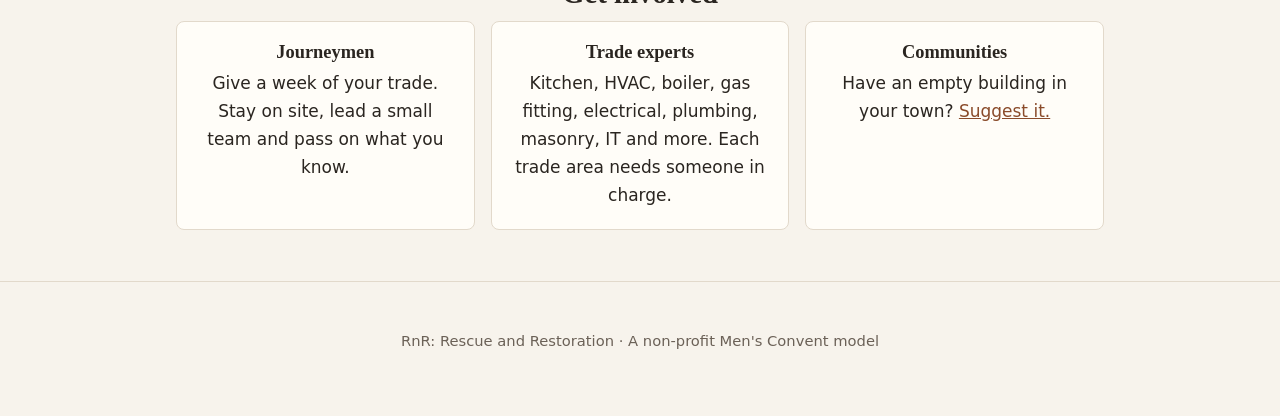
==== commit 5b2709e6: "RnR: centre-align the page Co-Authored-By: Claude Opus 5.5 <noreply@anthropic.com>" ====
--- a/rnr/index.html
+++ b/rnr/index.html
@@ -118,6 +118,23 @@
   .sform .invalid { border-color: #b3261e !important; }
 
   footer { border-top: 1px solid var(--line); padding: 2rem 0 3rem; color: var(--muted); font-size: .92rem; }
+
+  /* ---- Centred layout ---- */
+  body { text-align: center; }
+  header.top .wrap { flex-direction: column; justify-content: center; gap: .4rem; }
+  nav { display: flex; flex-wrap: wrap; justify-content: center; gap: .2rem 1.1rem; }
+  nav a { margin-left: 0; }
+  .hero h1, .hero p.lead, section > .wrap > p.intro { margin-left: auto; margin-right: auto; }
+  .sform .choices { justify-content: center; }
+  .sform fieldset legend { margin: 0 auto; }
+  .sform button, .sform button.btn { justify-self: center; }
+  .sform input[type=text], .sform input[type=email], .sform input[type=url], .sform input[type=tel], .sform textarea { text-align: left; }
+  .sform .other-text { flex-basis: 100%; max-width: 16rem; }
+  .phase .meter { margin-left: auto; margin-right: auto; max-width: 12rem; }
+  @media (max-width: 560px) {
+    nav a:not(.cta-link) { display: none; }
+    .sform button.btn { justify-self: stretch; }
+  }
 </style>
 </head>
 <body>
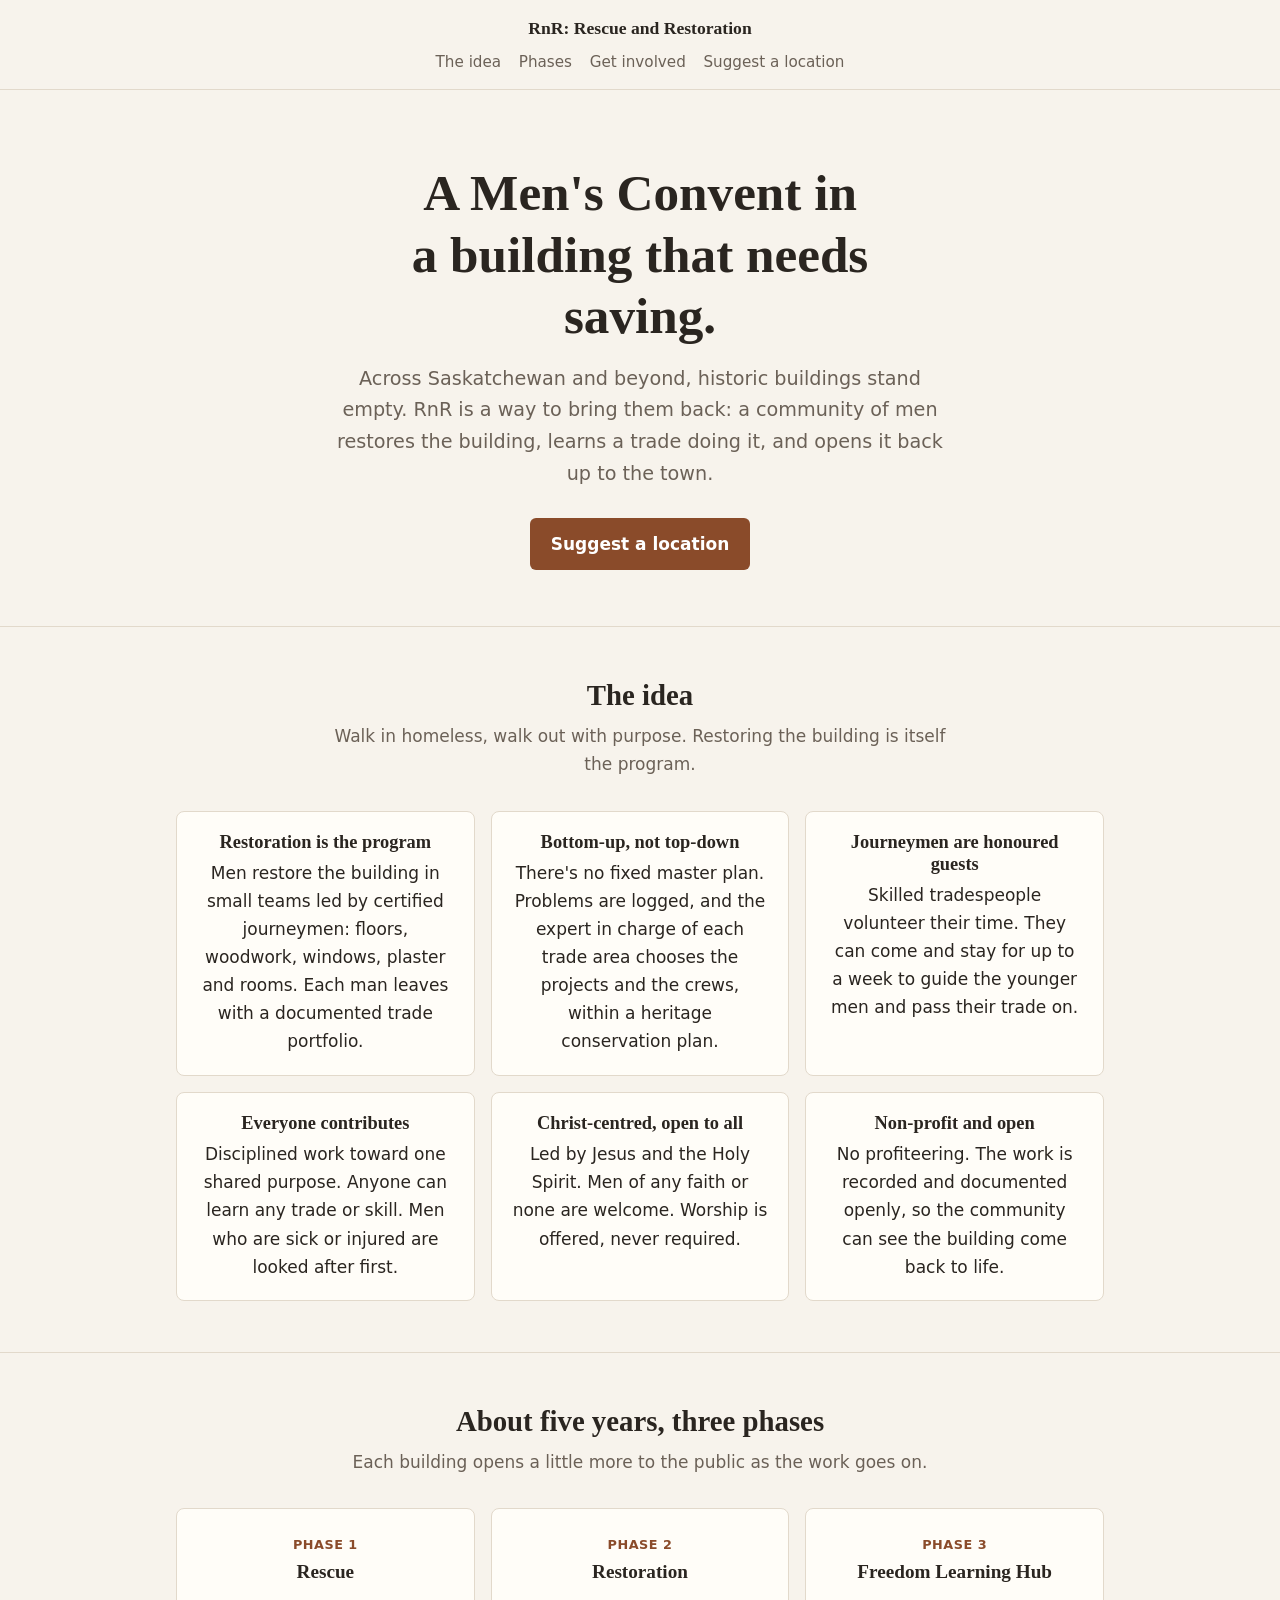
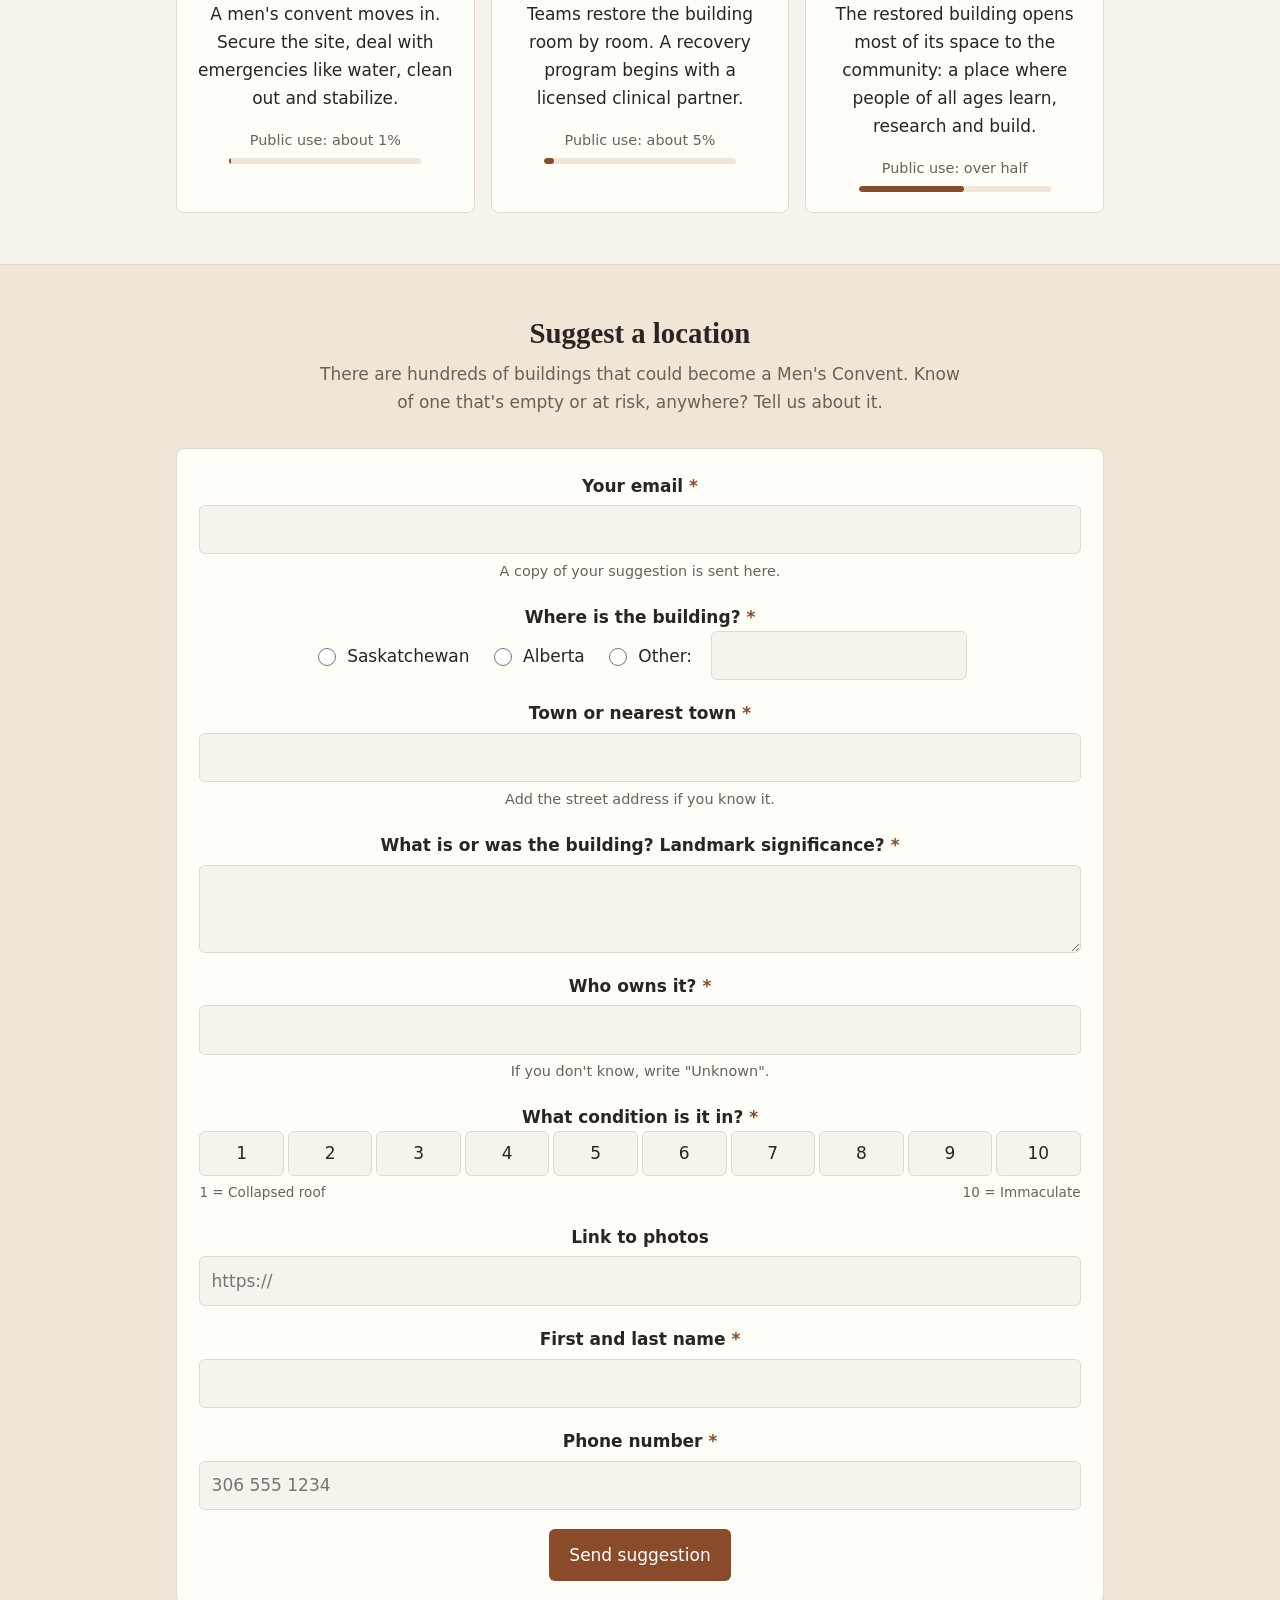
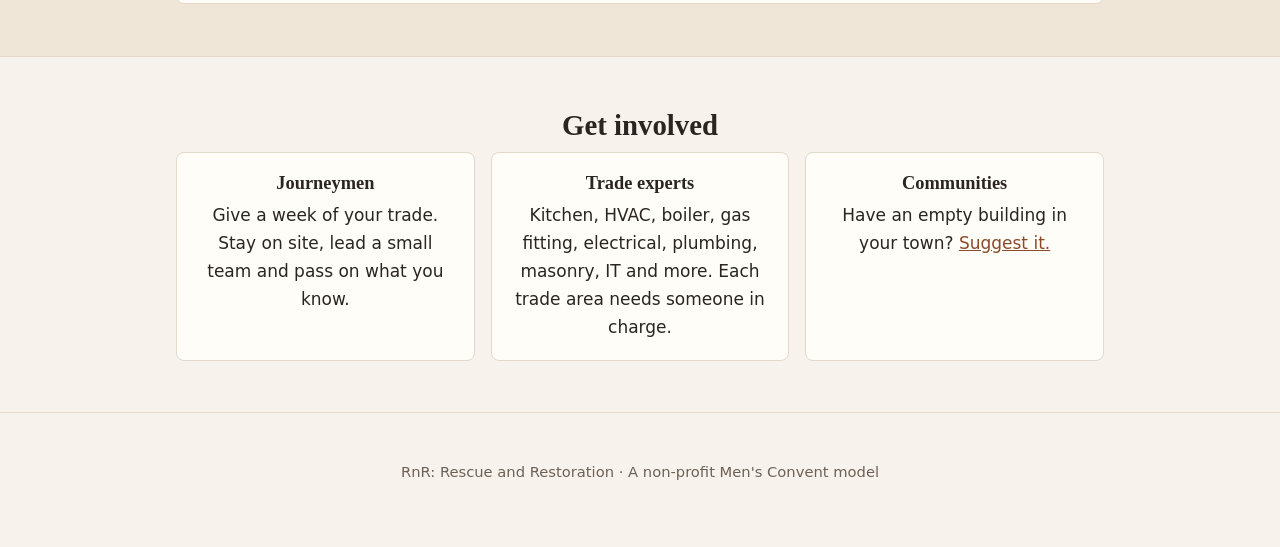
==== commit 7dcfb39b: "RnR form: add "Town or nearest town" question The Google Form has no town question yet, so the town " ====
--- a/rnr/index.html
+++ b/rnr/index.html
@@ -7,6 +7,7 @@
 <meta name="description" content="A Men's Convent in a historic building that needs saving. Suggest a location anywhere.">
 <style>
   :root {
+    color-scheme: light dark;
     --bg: #f7f3ec;
     --surface: #fffdf8;
     --ink: #2a2520;
@@ -28,7 +29,9 @@
       --soft: #2c2722;
     }
   }
+  :root[data-theme="light"] { color-scheme: light; }
   :root[data-theme="dark"] {
+    color-scheme: dark;
     --bg: #1b1815; --surface: #24201c; --ink: #eee7dc; --muted: #b0a596;
     --line: #3a332c; --accent: #d98b5f; --accent-ink: #1b1815; --soft: #2c2722;
   }
@@ -243,8 +246,16 @@
           </fieldset>
 
           <div class="field">
+            <label class="q" for="f-town">Town or nearest town <span class="req">*</span></label>
+            <input id="f-town" type="text" required autocomplete="address-level2" maxlength="100">
+            <span class="hint">Add the street address if you know it.</span>
+            <span class="err" id="e-town" hidden></span>
+          </div>
+
+          <div class="field">
             <label class="q" for="f-what">What is or was the building? Landmark significance? <span class="req">*</span></label>
-            <textarea id="f-what" name="entry.1505201343" required maxlength="2000"></textarea>
+            <textarea id="f-what" required maxlength="2000"></textarea>
+            <input type="hidden" name="entry.1505201343" id="f-what-sent">
             <span class="err" id="e-what" hidden></span>
           </div>
 
@@ -337,6 +348,10 @@
 <script>
   // The form posts straight to the Google Form "RnR -Waiting list" (project Gmail).
   // If you add, remove or change questions in Google Forms, this form must be updated too.
+  // The Google Form has no town question yet, so the town is sent at the top of the
+  // "What is or was the building?" answer. Once a town question exists, put its entry
+  // number here (e.g. "123456789") and the town goes to its own column instead.
+  const TOWN_ENTRY = null;
   (function () {
     const form = document.getElementById("suggest-form");
     const sink = document.getElementById("gform-sink");
@@ -378,6 +393,8 @@
                  const c = checked("entry.1686422312");
                  return c && (c.value !== "__other_option__" || val("f-where-other-text").length >= 2);
                }, msg: "Choose a province, or pick Other and type where the building is." },
+      town:  { input: "f-town", test: () => val("f-town").length >= 2,
+               msg: "Tell us the town, or the nearest town." },
       what:  { input: "f-what", test: () => val("f-what").length >= 3,
                msg: "Tell us what the building is or was." },
       owner: { input: "f-owner", test: () => val("f-owner").length >= 2,
@@ -430,7 +447,13 @@
         return;
       }
       // Tidy values before they're sent.
-      ["f-email", "f-what", "f-owner", "f-name"].forEach((id) => { $(id).value = $(id).value.trim(); });
+      ["f-email", "f-town", "f-what", "f-owner", "f-name"].forEach((id) => { $(id).value = $(id).value.trim(); });
+      if (TOWN_ENTRY) {
+        $("f-town").name = "entry." + TOWN_ENTRY;
+        $("f-what-sent").value = val("f-what");
+      } else {
+        $("f-what-sent").value = "Town: " + val("f-town") + "\n\n" + val("f-what");
+      }
       $("f-phone").value = formatPhone($("f-phone").value);
       $("f-photos").value = fixLink($("f-photos").value);
       if ((checked("entry.1686422312") || {}).value !== "__other_option__") otherText.value = "";
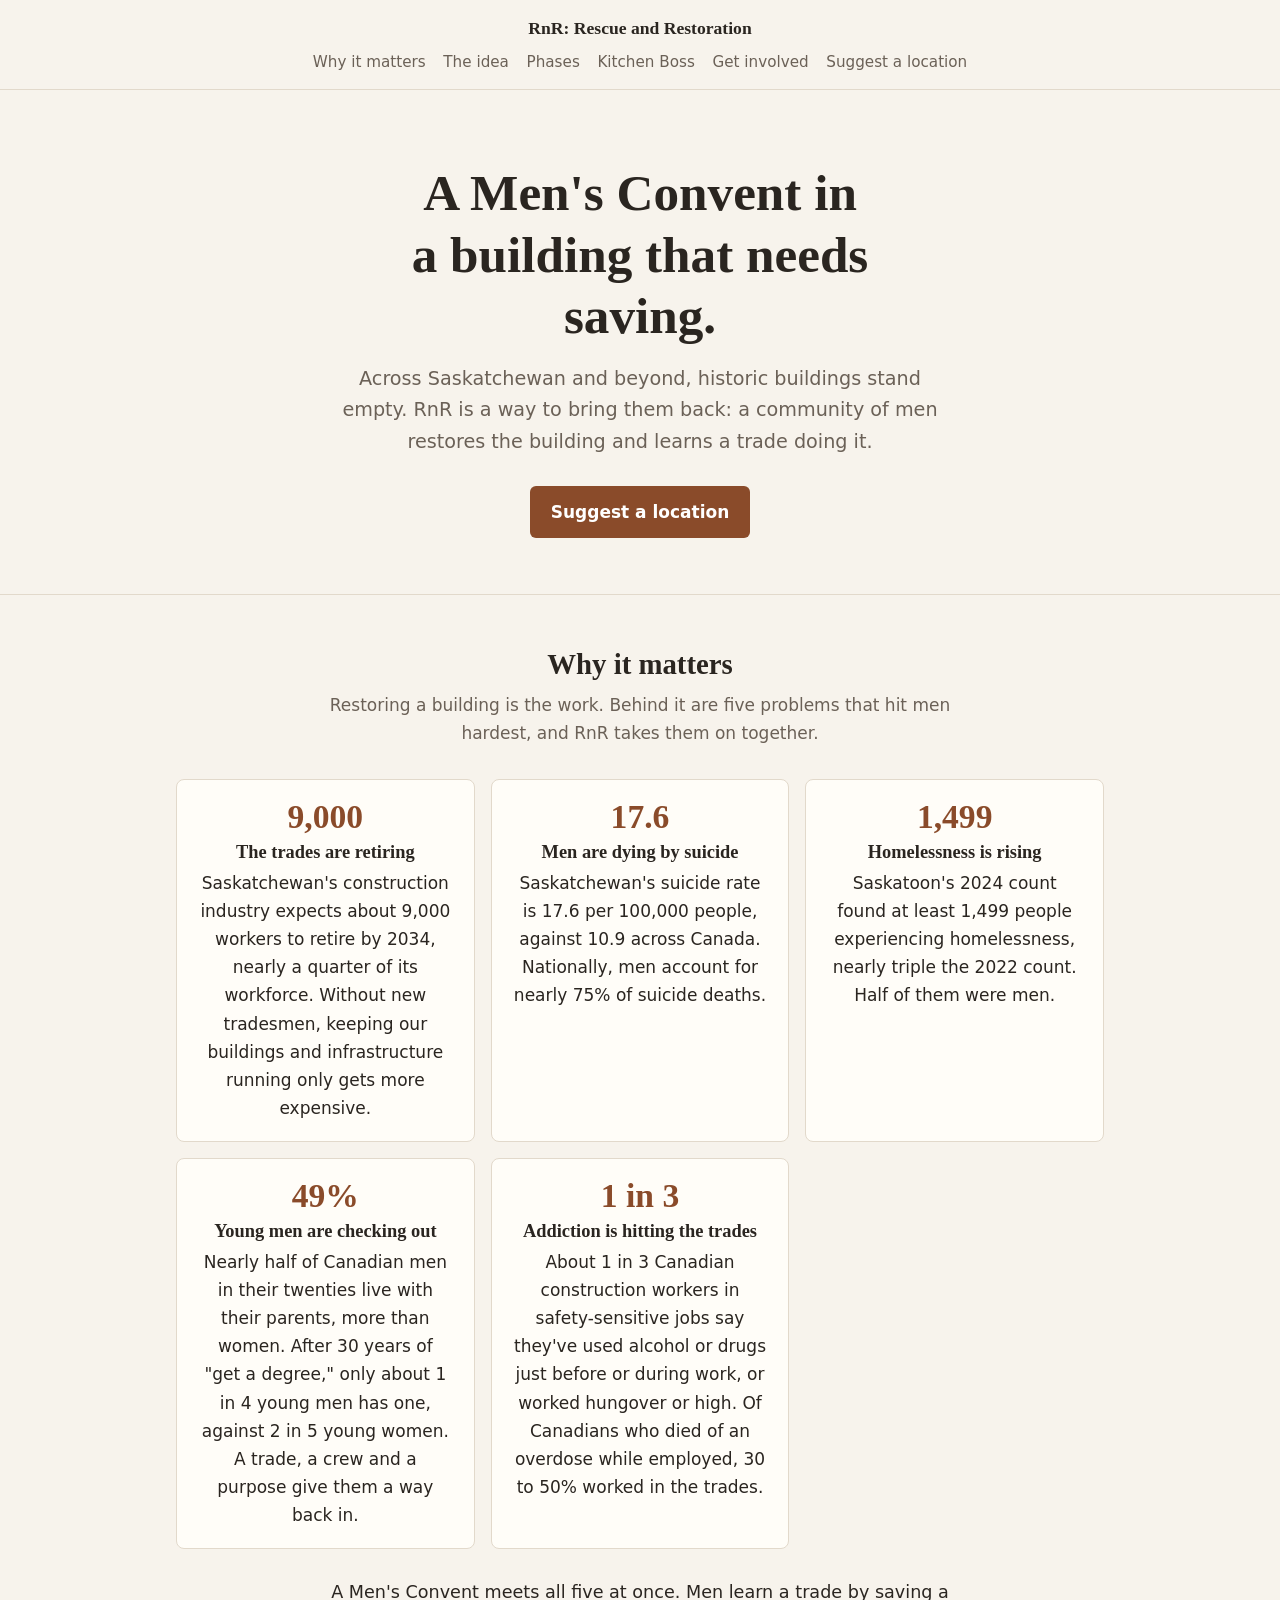
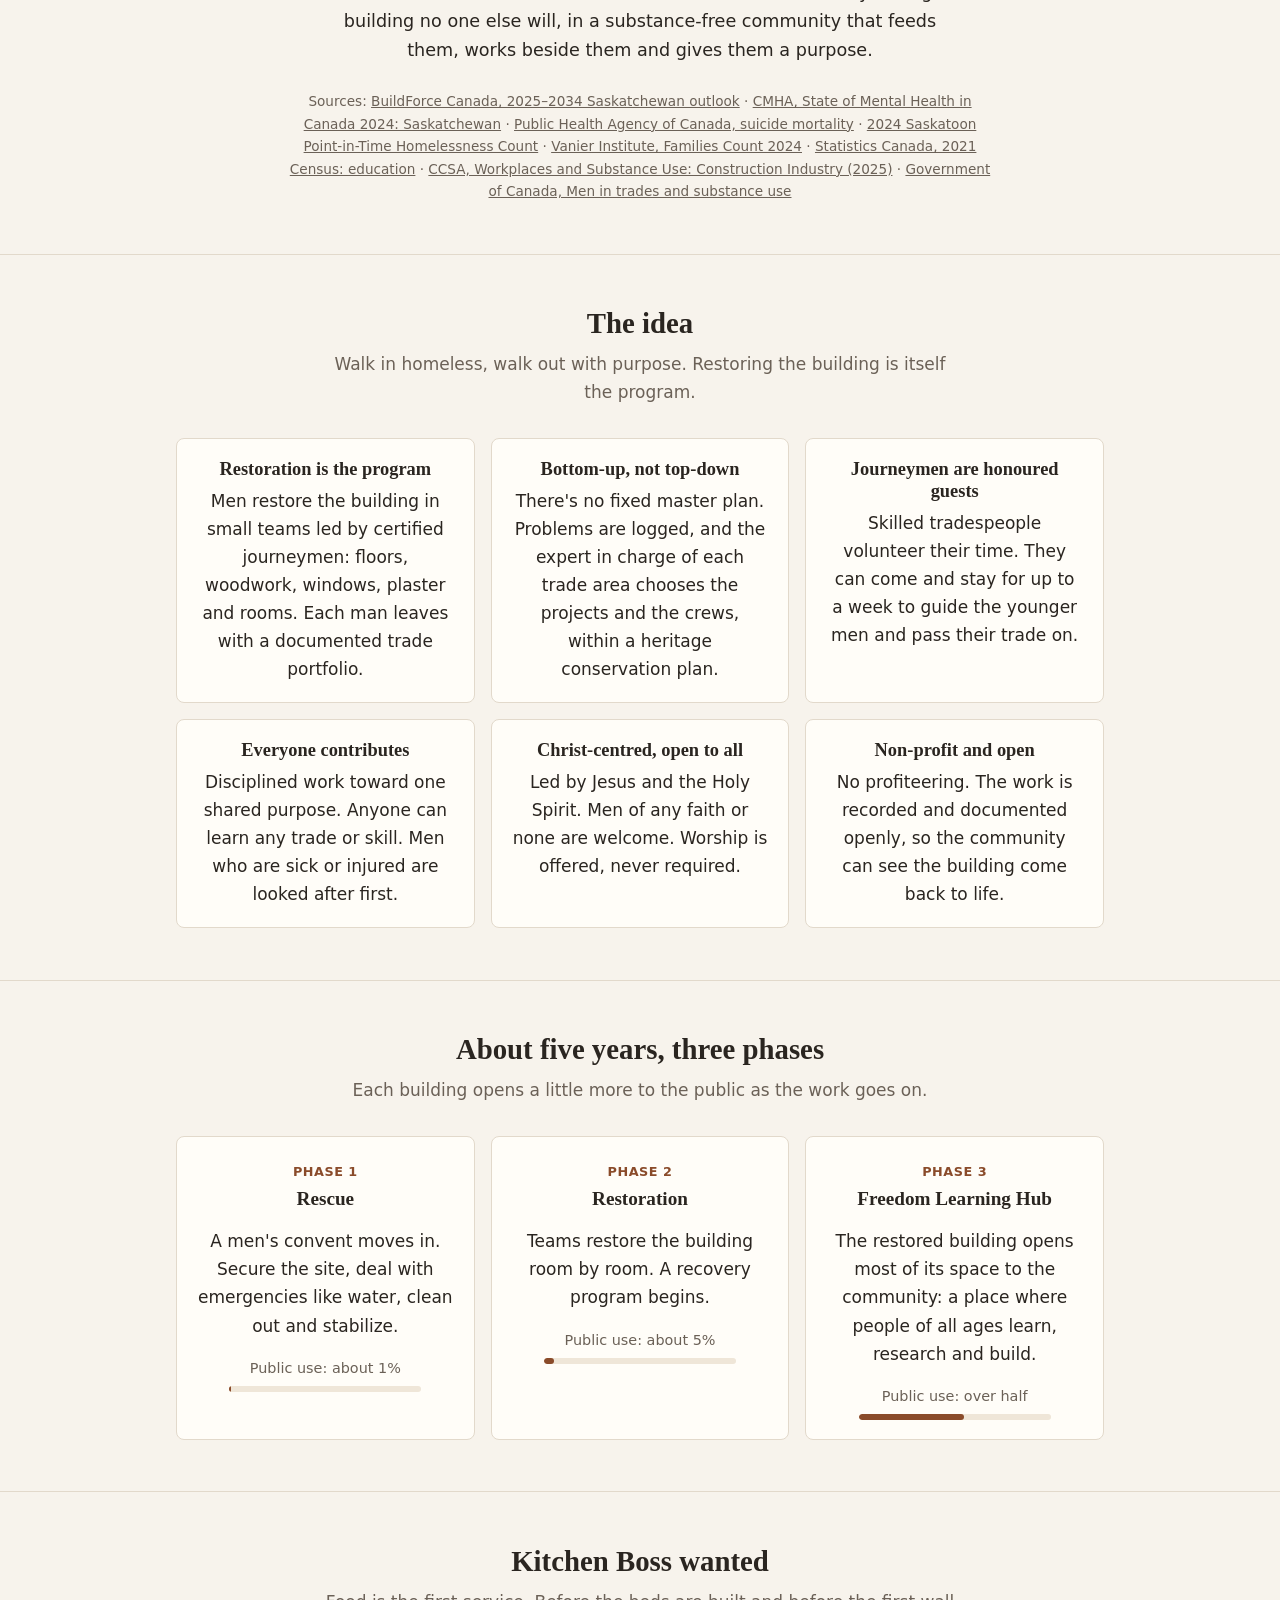
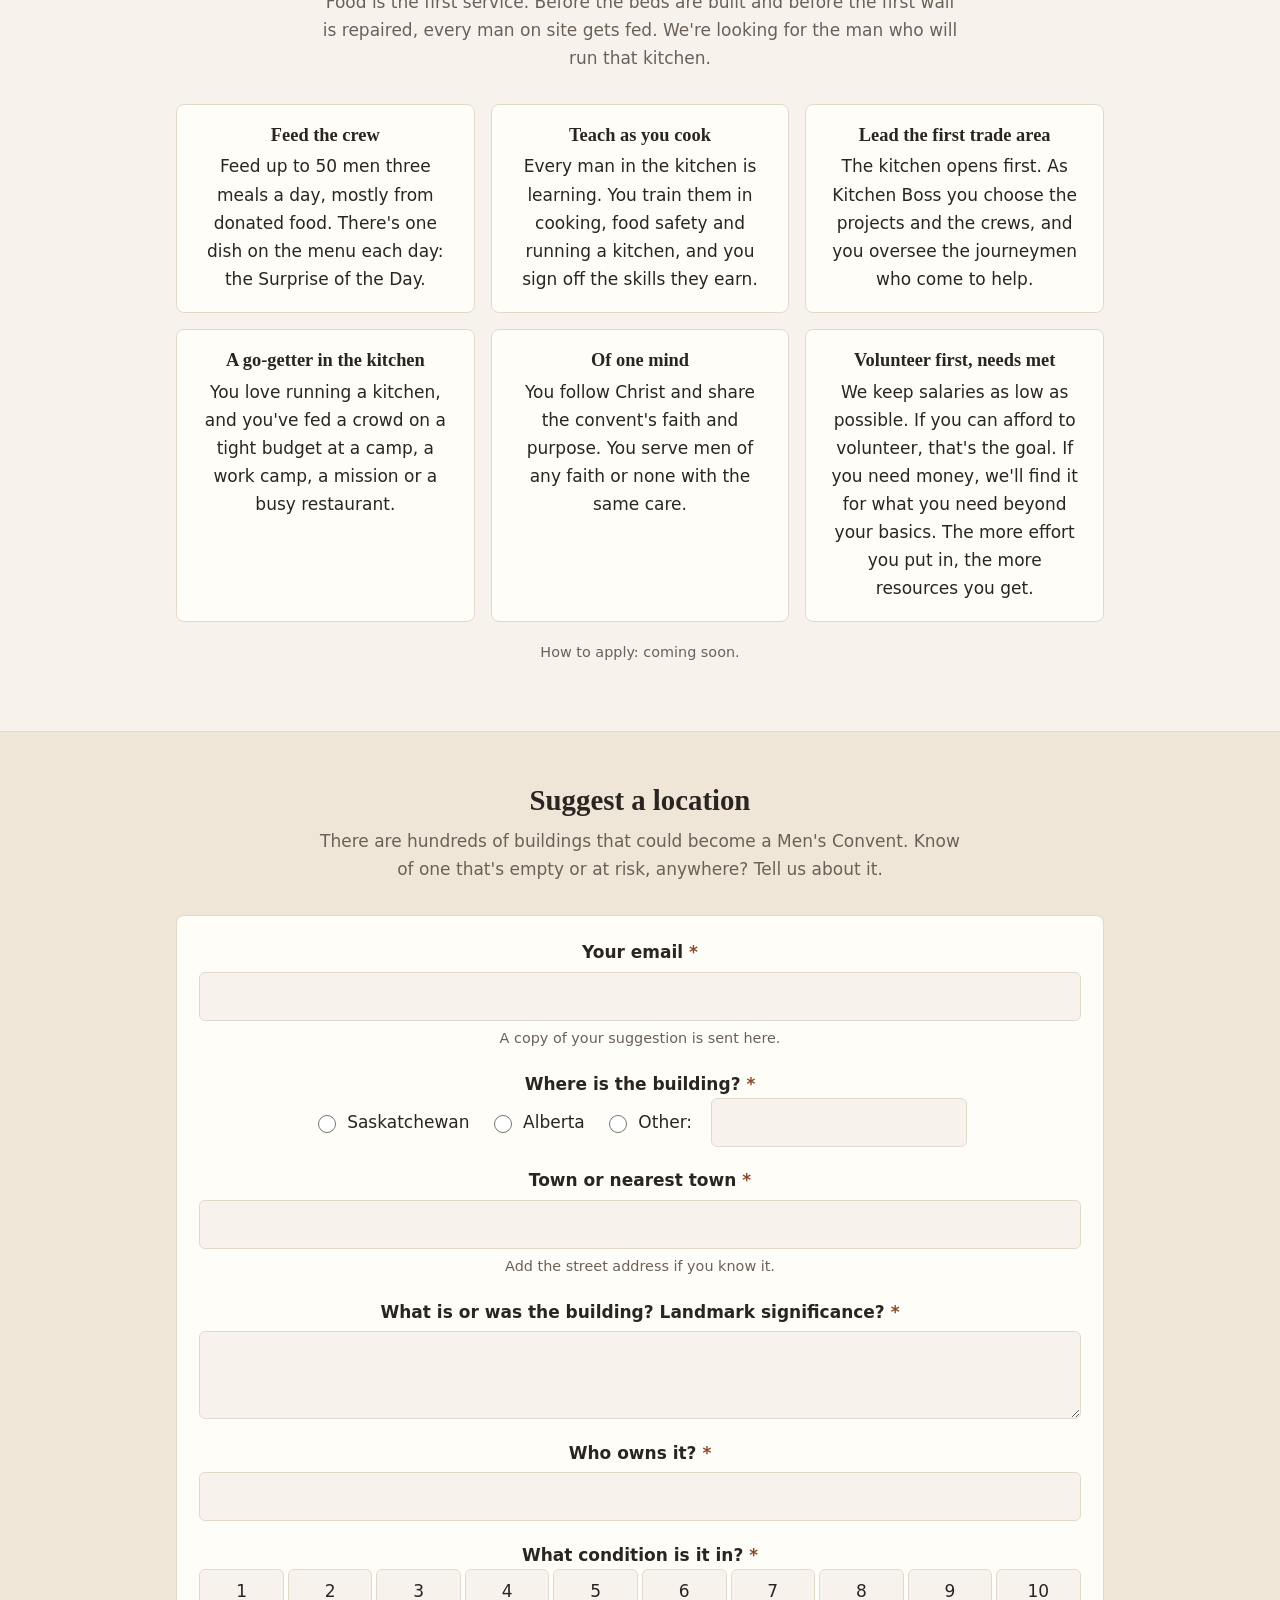
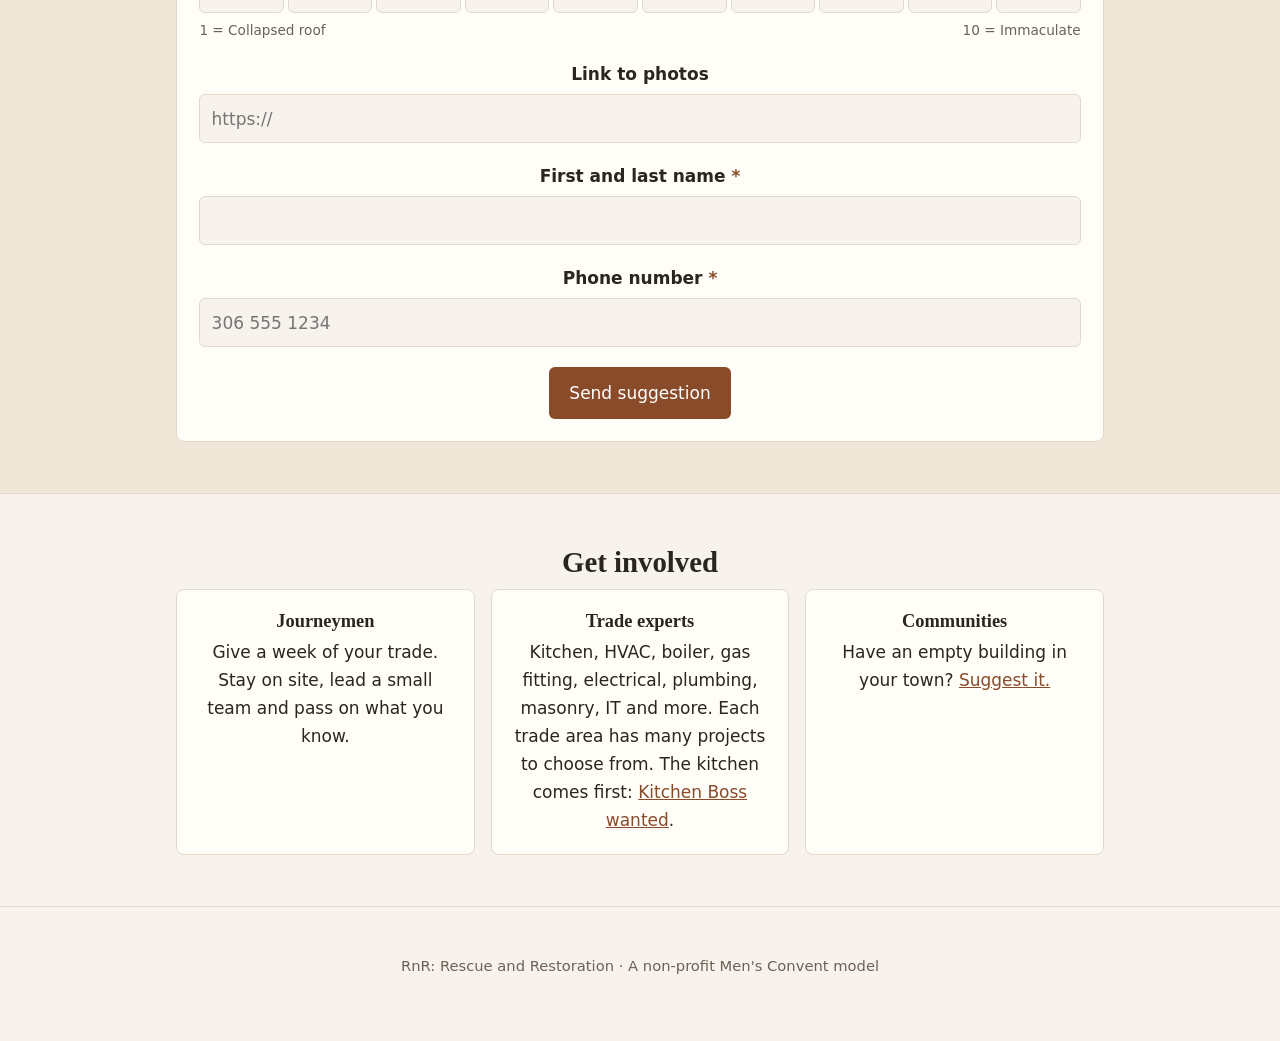
==== commit 93d7a6bd: "RnR: add "Why it matters" (5 problems) and Kitchen Boss sections - Why it matters: trades retiring, " ====
--- a/rnr/index.html
+++ b/rnr/index.html
@@ -120,6 +120,11 @@
   @media (prefers-color-scheme: dark) { :root:not([data-theme="light"]) .form-error, :root:not([data-theme="light"]) .err { color: #f2b8b5; } }
   .sform .invalid { border-color: #b3261e !important; }
 
+  .card .big { display: block; font-family: Georgia, "Iowan Old Style", serif; font-size: 2.1rem; font-weight: 600; line-height: 1.1; color: var(--accent); margin-bottom: .3rem; }
+  .sources { font-size: .85rem; color: var(--muted); max-width: 44rem; margin: 1.6rem auto 0; }
+  .sources a { color: var(--muted); }
+  p.close { max-width: 40rem; margin: 1.8rem auto 0; font-size: 1.1rem; }
+
   footer { border-top: 1px solid var(--line); padding: 2rem 0 3rem; color: var(--muted); font-size: .92rem; }
 
   /* ---- Centred layout ---- */
@@ -146,8 +151,10 @@
   <div class="wrap">
     <a class="brand" href="#">RnR: Rescue and Restoration</a>
     <nav>
+      <a href="#why">Why it matters</a>
       <a href="#idea">The idea</a>
       <a href="#phases">Phases</a>
+      <a href="#kitchen">Kitchen Boss</a>
       <a href="#involved">Get involved</a>
       <a class="cta-link" href="#suggest">Suggest a location</a>
     </nav>
@@ -157,9 +164,45 @@
 <main>
   <div class="wrap hero">
     <h1>A Men's Convent in a building that needs saving.</h1>
-    <p class="lead">Across Saskatchewan and beyond, historic buildings stand empty. RnR is a way to bring them back: a community of men restores the building, learns a trade doing it, and opens it back up to the town.</p>
+    <p class="lead">Across Saskatchewan and beyond, historic buildings stand empty. RnR is a way to bring them back: a community of men restores the building and learns a trade doing it.</p>
     <a class="btn" href="#suggest">Suggest a location</a>
   </div>
+
+  <section id="why">
+    <div class="wrap">
+      <h2>Why it matters</h2>
+      <p class="intro">Restoring a building is the work. Behind it are five problems that hit men hardest, and RnR takes them on together.</p>
+      <div class="grid">
+        <div class="card">
+          <span class="big">9,000</span>
+          <h3>The trades are retiring</h3>
+          <p>Saskatchewan's construction industry expects about 9,000 workers to retire by 2034, nearly a quarter of its workforce. Without new tradesmen, keeping our buildings and infrastructure running only gets more expensive.</p>
+        </div>
+        <div class="card">
+          <span class="big">17.6</span>
+          <h3>Men are dying by suicide</h3>
+          <p>Saskatchewan's suicide rate is 17.6 per 100,000 people, against 10.9 across Canada. Nationally, men account for nearly 75% of suicide deaths.</p>
+        </div>
+        <div class="card">
+          <span class="big">1,499</span>
+          <h3>Homelessness is rising</h3>
+          <p>Saskatoon's 2024 count found at least 1,499 people experiencing homelessness, nearly triple the 2022 count. Half of them were men.</p>
+        </div>
+        <div class="card">
+          <span class="big">49%</span>
+          <h3>Young men are checking out</h3>
+          <p>Nearly half of Canadian men in their twenties live with their parents, more than women. After 30 years of "get a degree," only about 1 in 4 young men has one, against 2 in 5 young women. A trade, a crew and a purpose give them a way back in.</p>
+        </div>
+        <div class="card">
+          <span class="big">1 in 3</span>
+          <h3>Addiction is hitting the trades</h3>
+          <p>About 1 in 3 Canadian construction workers in safety-sensitive jobs say they've used alcohol or drugs just before or during work, or worked hungover or high. Of Canadians who died of an overdose while employed, 30 to 50% worked in the trades.</p>
+        </div>
+      </div>
+      <p class="close">A Men's Convent meets all five at once. Men learn a trade by saving a building no one else will, in a substance-free community that feeds them, works beside them and gives them a purpose.</p>
+      <p class="sources">Sources: <a href="https://buildforce.ca/en/press-release/construction-growth-in-saskatchewan-is-driven-by-residential-activity-as-the-non-residential-sector-steps-down-from-recent-highs">BuildForce Canada, 2025–2034 Saskatchewan outlook</a> · <a href="https://cmha.ca/wp-content/uploads/2024/11/State-of-Mental-Health-profile-Saskatchewan.pdf">CMHA, State of Mental Health in Canada 2024: Saskatchewan</a> · <a href="https://health-infobase.canada.ca/mental-health/suicide-self-harm/suicide-mortality.html">Public Health Agency of Canada, suicide mortality</a> · <a href="https://cuisr.usask.ca/documents/publications/2020-2024/pit-count-community-report-2024.pdf">2024 Saskatoon Point-in-Time Homelessness Count</a> · <a href="https://vanierinstitute.ca/wp-content/uploads/2024/04/Families-count-2024-young-adults-are-more-likely-to-live-with-parents.pdf">Vanier Institute, Families Count 2024</a> · <a href="https://www150.statcan.gc.ca/n1/daily-quotidien/221130/dq221130a-eng.htm">Statistics Canada, 2021 Census: education</a> · <a href="https://ccsa.ca/sites/default/files/2025-07/Research-Brief-Construction-en.pdf">CCSA, Workplaces and Substance Use: Construction Industry (2025)</a> · <a href="https://www.canada.ca/en/services/health/campaigns/men-construction-trades-overdose-crisis-canada/men-trades-substance-use.html">Government of Canada, Men in trades and substance use</a></p>
+    </div>
+  </section>
 
   <section id="idea">
     <div class="wrap">
@@ -208,7 +251,7 @@
         <div class="phase">
           <span class="tag">Phase 2</span>
           <h3>Restoration</h3>
-          <p>Teams restore the building room by room. A recovery program begins with a licensed clinical partner.</p>
+          <p>Teams restore the building room by room. A recovery program begins.</p>
           <div class="pub">Public use: about 5%<div class="meter"><span style="width:5%"></span></div></div>
         </div>
         <div class="phase">
@@ -218,6 +261,41 @@
           <div class="pub">Public use: over half<div class="meter"><span style="width:55%"></span></div></div>
         </div>
       </div>
+    </div>
+  </section>
+
+  <section id="kitchen">
+    <div class="wrap">
+      <h2>Kitchen Boss wanted</h2>
+      <p class="intro">Food is the first service. Before the beds are built and before the first wall is repaired, every man on site gets fed. We're looking for the man who will run that kitchen.</p>
+      <div class="grid">
+        <div class="card">
+          <h3>Feed the crew</h3>
+          <p>Feed up to 50 men three meals a day, mostly from donated food. There's one dish on the menu each day: the Surprise of the Day.</p>
+        </div>
+        <div class="card">
+          <h3>Teach as you cook</h3>
+          <p>Every man in the kitchen is learning. You train them in cooking, food safety and running a kitchen, and you sign off the skills they earn.</p>
+        </div>
+        <div class="card">
+          <h3>Lead the first trade area</h3>
+          <p>The kitchen opens first. As Kitchen Boss you choose the projects and the crews, and you oversee the journeymen who come to help.</p>
+        </div>
+        <div class="card">
+          <h3>A go-getter in the kitchen</h3>
+          <p>You love running a kitchen, and you've fed a crowd on a tight budget at a camp, a work camp, a mission or a busy restaurant.</p>
+        </div>
+        <div class="card">
+          <h3>Of one mind</h3>
+          <p>You follow Christ and share the convent's faith and purpose. You serve men of any faith or none with the same care.</p>
+        </div>
+        <div class="card">
+          <h3>Volunteer first, needs met</h3>
+          <p>We keep salaries as low as possible. If you can afford to volunteer, that's the goal. If you need money, we'll find it for what you need beyond your basics. The more effort you put in, the more resources you get.</p>
+        </div>
+      </div>
+      <!-- TODO: how to apply (contact route not chosen yet; project email stays off the site) -->
+      <p class="note">How to apply: coming soon.</p>
     </div>
   </section>
 
@@ -262,7 +340,6 @@
           <div class="field">
             <label class="q" for="f-owner">Who owns it? <span class="req">*</span></label>
             <input id="f-owner" type="text" name="entry.762597540" required maxlength="200">
-            <span class="hint">If you don't know, write "Unknown".</span>
             <span class="err" id="e-owner" hidden></span>
           </div>
 
@@ -310,7 +387,7 @@
 
         <div class="thanks" id="f-thanks" hidden>
           <h3>Thank you.</h3>
-          <p>Your suggestion has been received. A copy is on its way to your email.</p>
+          <p>Your suggestion has been sent.</p>
           <p><a href="#suggest" id="f-again">Suggest another building</a></p>
         </div>
         <iframe name="gform-sink" id="gform-sink" title="" hidden></iframe>
@@ -328,7 +405,7 @@
         </div>
         <div class="card">
           <h3>Trade experts</h3>
-          <p>Kitchen, HVAC, boiler, gas fitting, electrical, plumbing, masonry, IT and more. Each trade area needs someone in charge.</p>
+          <p>Kitchen, HVAC, boiler, gas fitting, electrical, plumbing, masonry, IT and more. Each trade area has many projects to choose from. The kitchen comes first: <a href="#kitchen">Kitchen Boss wanted</a>.</p>
         </div>
         <div class="card">
           <h3>Communities</h3>
@@ -397,8 +474,12 @@
                msg: "Tell us the town, or the nearest town." },
       what:  { input: "f-what", test: () => val("f-what").length >= 3,
                msg: "Tell us what the building is or was." },
-      owner: { input: "f-owner", test: () => val("f-owner").length >= 2,
-               msg: 'Tell us who owns it, or write "Unknown".' },
+      owner: { input: "f-owner", test: () => {
+                 const v = val("f-owner");
+                 const n = v.toLowerCase().replace(/[^a-z ]/g, "").replace(/\s+/g, " ").trim();
+                 const vague = /^(unknown|not known|unsure|not sure|dont know|do not know|i dont know|i do not know|no idea|no clue|idk|na|none|nobody|no one|tbd|unk|dunno|not certain|uncertain|maybe|unsure who|dont know who)$/;
+                 return v.length >= 2 && n.length >= 2 && !vague.test(n);
+               }, msg: "Tell us who owns the building. If you don't know yet, please find out before you send this." },
       cond:  { input: null, test: () => !!checked("entry.2011804583"),
                msg: "Pick a number from 1 to 10." },
       photos:{ input: "f-photos", test: () => fixLink($("f-photos").value) !== null,
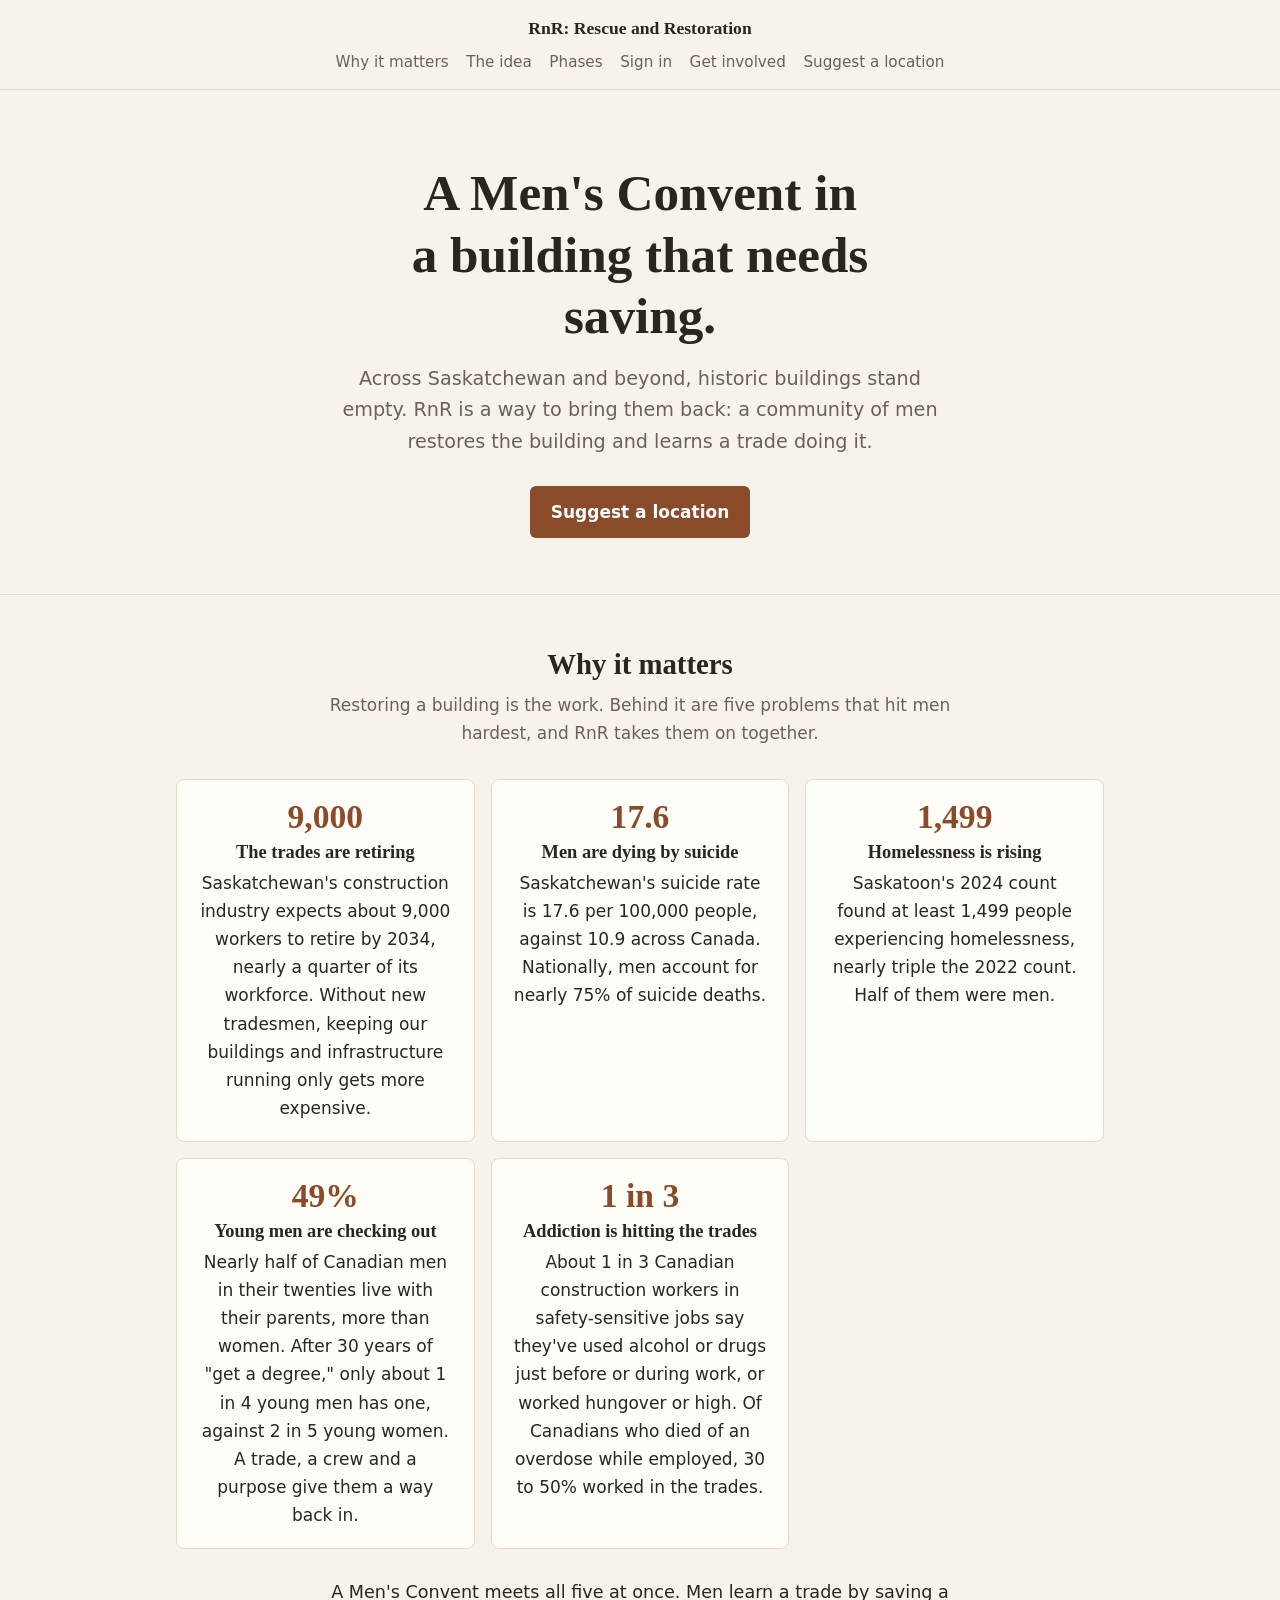
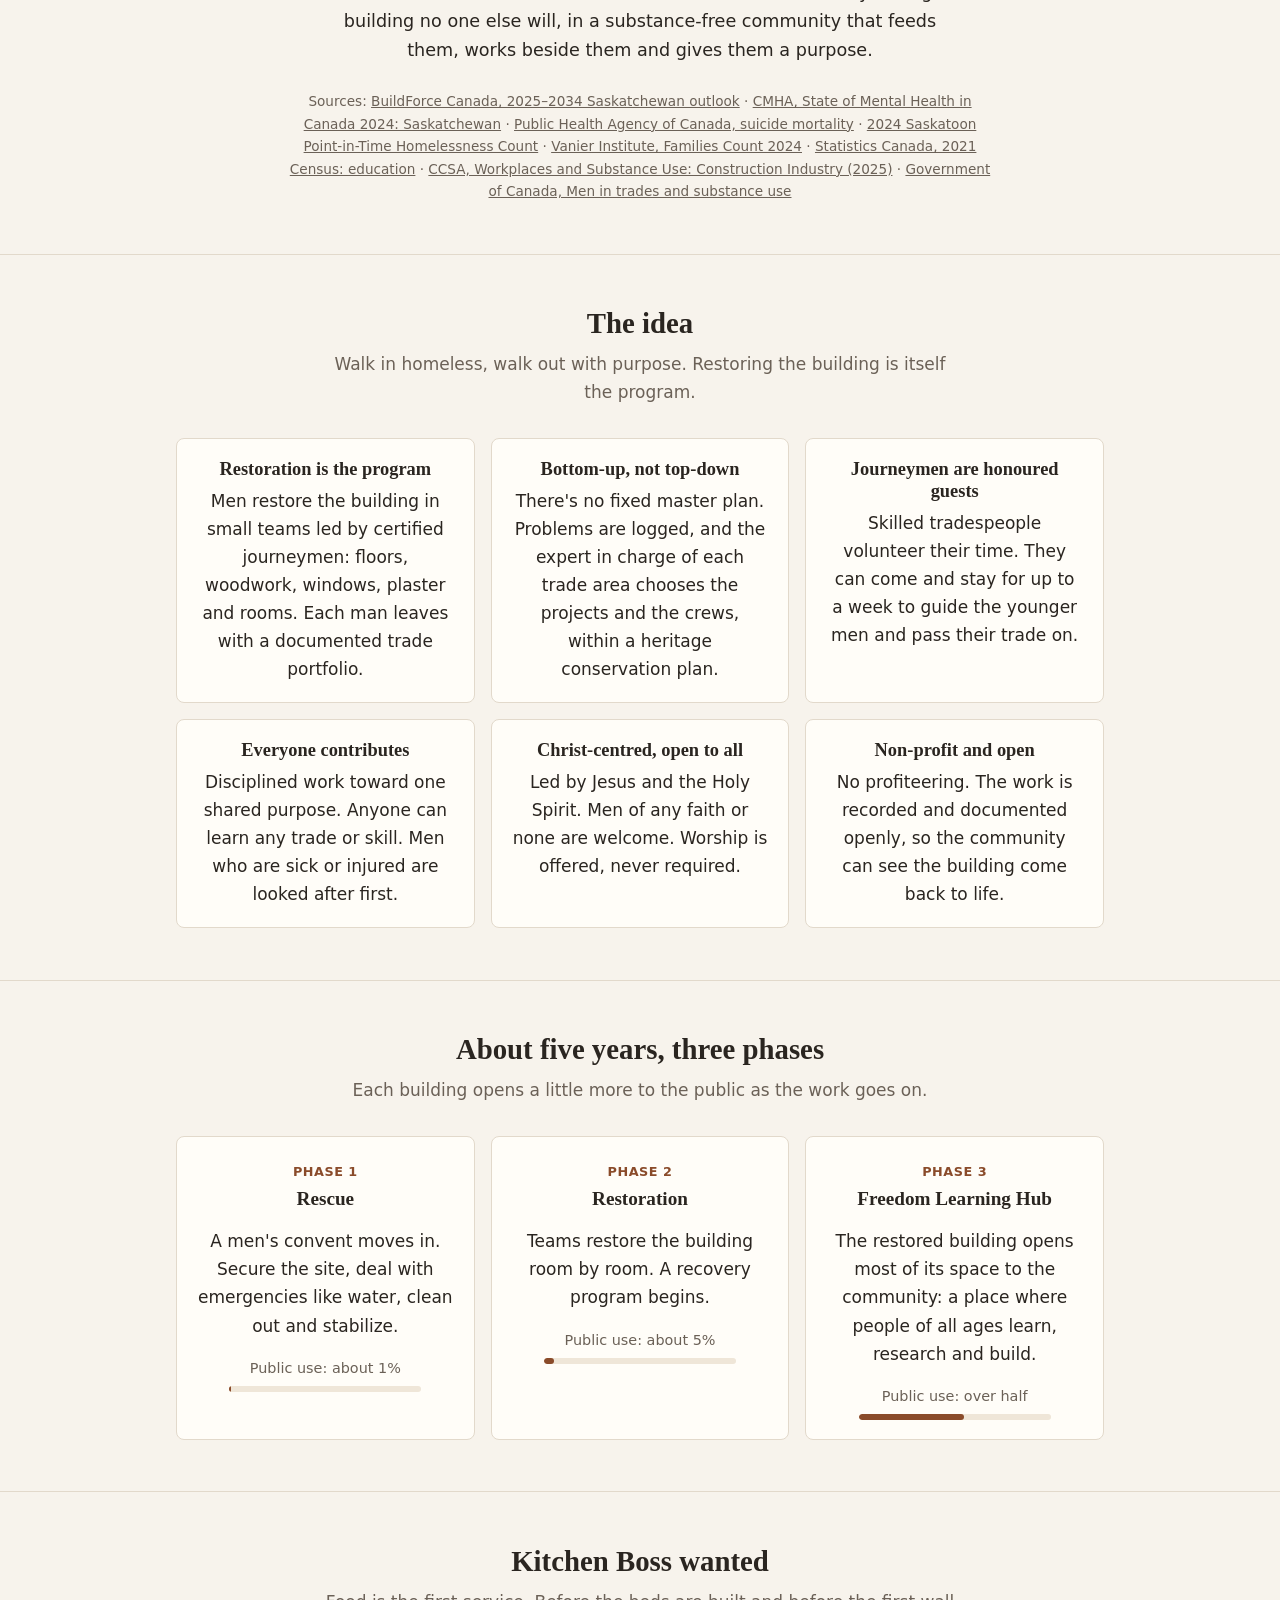
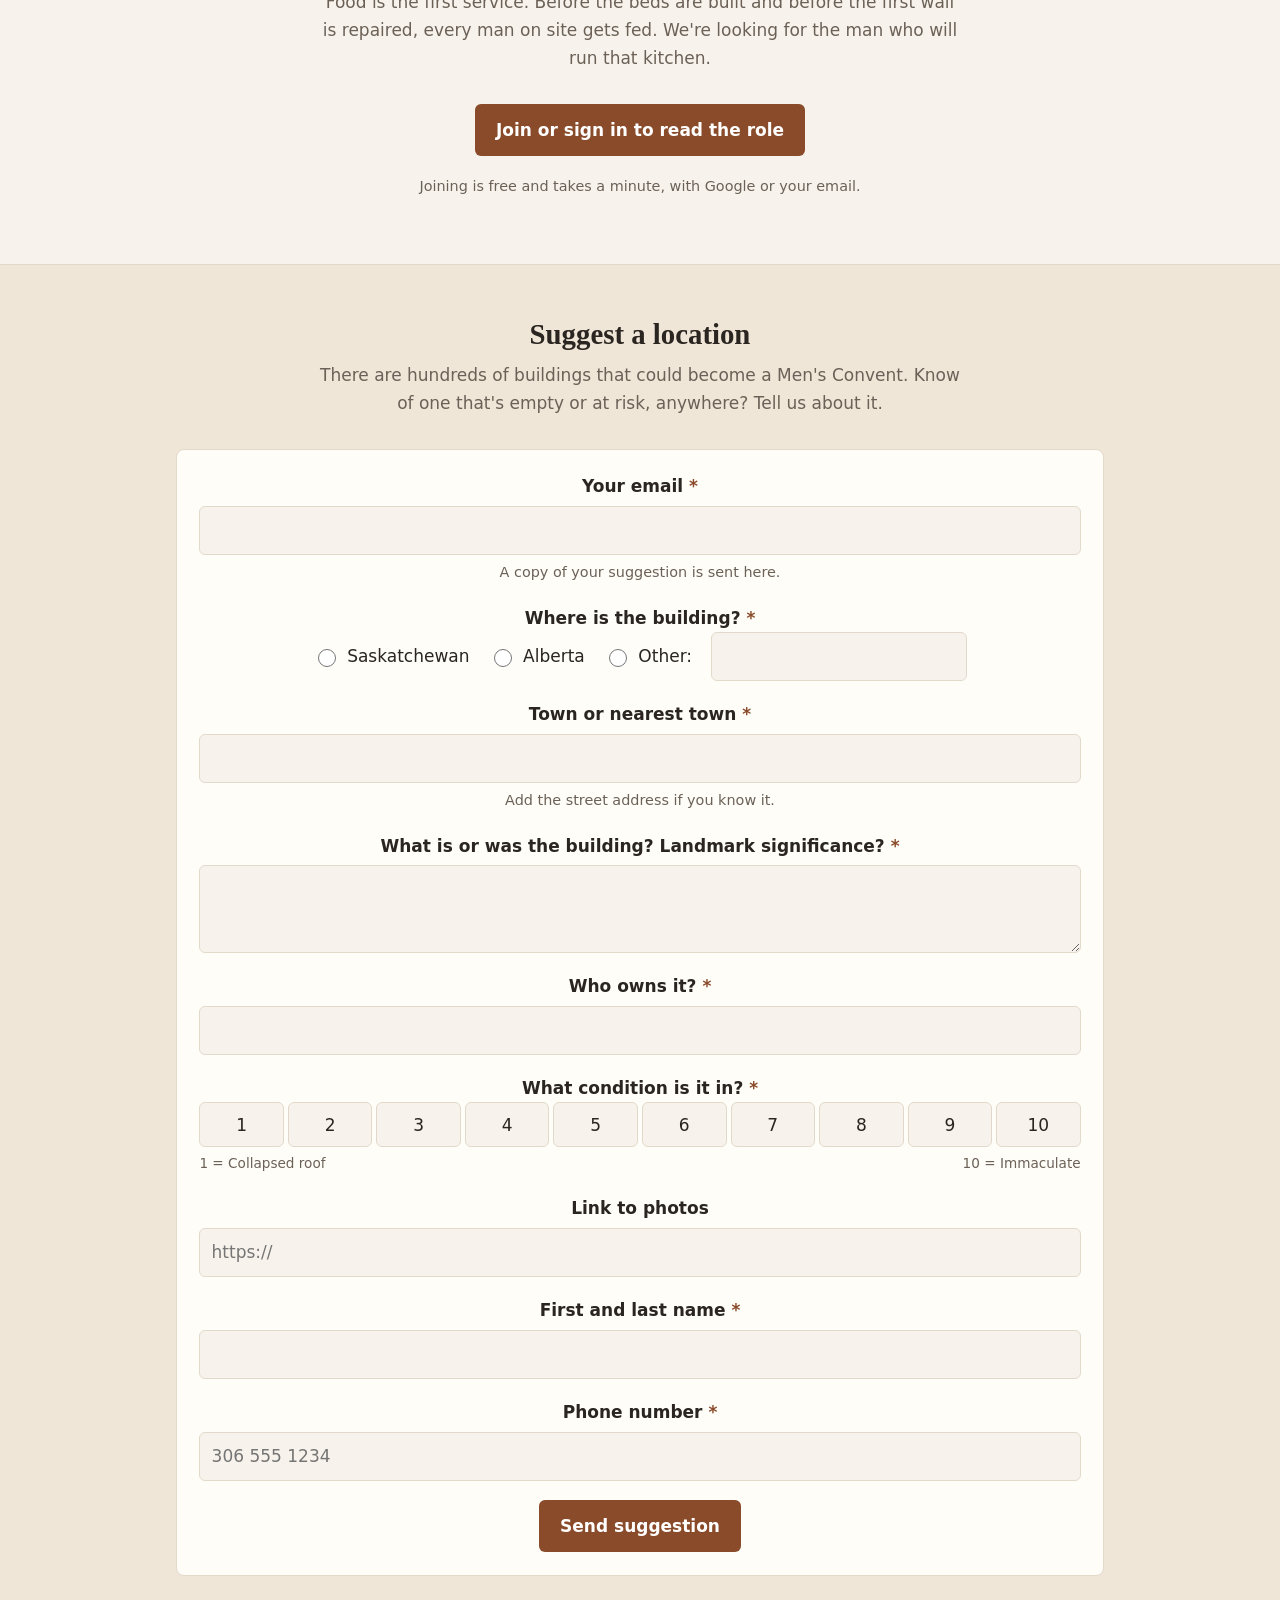
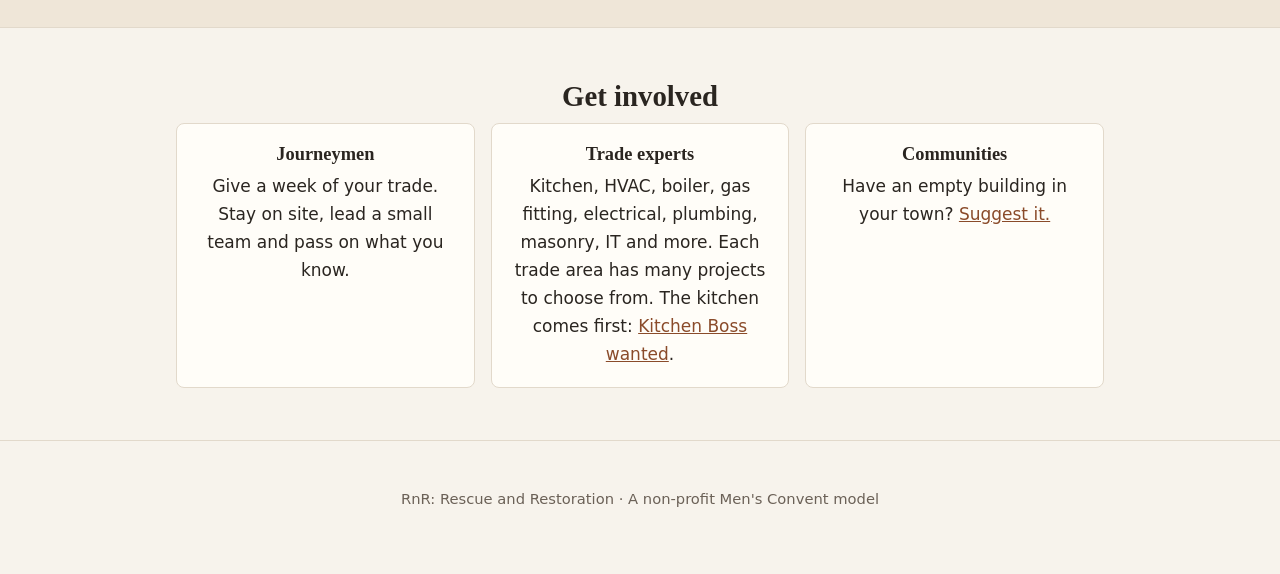
==== commit 44b1dc52: "RnR: members sign-in site; Kitchen Boss moves behind sign-in - members/: join or sign in with Google" ====
--- a/rnr/index.html
+++ b/rnr/index.html
@@ -5,145 +5,7 @@
 <meta name="viewport" content="width=device-width, initial-scale=1">
 <title>RnR: Rescue and Restoration</title>
 <meta name="description" content="A Men's Convent in a historic building that needs saving. Suggest a location anywhere.">
-<style>
-  :root {
-    color-scheme: light dark;
-    --bg: #f7f3ec;
-    --surface: #fffdf8;
-    --ink: #2a2520;
-    --muted: #6b6157;
-    --line: #e2d9cb;
-    --accent: #8a4b2a;
-    --accent-ink: #ffffff;
-    --soft: #efe6d8;
-  }
-  @media (prefers-color-scheme: dark) {
-    :root:not([data-theme="light"]) {
-      --bg: #1b1815;
-      --surface: #24201c;
-      --ink: #eee7dc;
-      --muted: #b0a596;
-      --line: #3a332c;
-      --accent: #d98b5f;
-      --accent-ink: #1b1815;
-      --soft: #2c2722;
-    }
-  }
-  :root[data-theme="light"] { color-scheme: light; }
-  :root[data-theme="dark"] {
-    color-scheme: dark;
-    --bg: #1b1815; --surface: #24201c; --ink: #eee7dc; --muted: #b0a596;
-    --line: #3a332c; --accent: #d98b5f; --accent-ink: #1b1815; --soft: #2c2722;
-  }
-
-  * { box-sizing: border-box; }
-  [hidden] { display: none !important; }
-  html { scroll-behavior: smooth; }
-  body {
-    margin: 0; background: var(--bg); color: var(--ink);
-    font: 17px/1.65 system-ui, -apple-system, "Segoe UI", Roboto, sans-serif;
-  }
-  h1, h2, h3 { font-family: Georgia, "Iowan Old Style", "Palatino Linotype", serif; line-height: 1.2; font-weight: 600; }
-  a { color: var(--accent); }
-  .wrap { max-width: 60rem; margin: 0 auto; padding: 0 16px; }
-
-  header.top { border-bottom: 1px solid var(--line); }
-  header.top .wrap { display: flex; align-items: center; justify-content: space-between; gap: 1rem; padding-top: .9rem; padding-bottom: .9rem; }
-  .brand { font-family: Georgia, serif; font-weight: 600; font-size: 1.1rem; color: var(--ink); text-decoration: none; }
-  nav a { color: var(--muted); text-decoration: none; margin-left: 1.1rem; font-size: .95rem; white-space: nowrap; }
-  nav a:hover { color: var(--ink); }
-  @media (max-width: 560px) { nav a:not(.cta-link) { display: none; } }
-
-  .hero { padding-top: 4.5rem; padding-bottom: 3.5rem; }
-  .hero h1 { font-size: clamp(2rem, 6vw, 3.2rem); margin: 0 0 1rem; max-width: 18ch; }
-  .hero p.lead { font-size: 1.2rem; color: var(--muted); max-width: 38rem; margin: 0 0 1.8rem; }
-  .btn { display: inline-block; background: var(--accent); color: var(--accent-ink); padding: .75rem 1.3rem; border-radius: 6px; text-decoration: none; font-weight: 600; }
-  .btn:hover { filter: brightness(1.08); }
-  .note { font-size: .9rem; color: var(--muted); margin-top: 1.2rem; }
-
-  section { padding: 3.2rem 0; border-top: 1px solid var(--line); }
-  section h2 { font-size: 1.8rem; margin: 0 0 .6rem; }
-  section > .wrap > p.intro { color: var(--muted); max-width: 40rem; margin: 0 0 2rem; }
-
-  .grid { display: grid; gap: 1rem; grid-template-columns: repeat(auto-fit, minmax(15rem, 1fr)); }
-  .card { background: var(--surface); border: 1px solid var(--line); border-radius: 8px; padding: 1.2rem 1.3rem; }
-  .card h3 { margin: 0 0 .4rem; font-size: 1.15rem; }
-  .card p { margin: 0; }
-
-  .phases { display: grid; gap: 1rem; grid-template-columns: repeat(auto-fit, minmax(16rem, 1fr)); counter-reset: ph; }
-  .phase { background: var(--surface); border: 1px solid var(--line); border-radius: 8px; padding: 1.2rem 1.3rem; }
-  .phase .tag { display: inline-block; font-size: .8rem; font-weight: 600; letter-spacing: .04em; text-transform: uppercase; color: var(--accent); }
-  .phase h3 { margin: .2rem 0 .5rem; font-size: 1.2rem; }
-  .phase .pub { margin-top: .8rem; font-size: .9rem; color: var(--muted); }
-  .meter { height: 6px; background: var(--soft); border-radius: 3px; margin-top: .35rem; overflow: hidden; }
-  .meter span { display: block; height: 100%; background: var(--accent); border-radius: 3px; }
-
-  .suggest { background: var(--soft); }
-  .suggest-box { background: var(--surface); border: 1px solid var(--line); border-radius: 8px; padding: 1.4rem; }
-  .suggest-box ul { margin: .4rem 0 1.2rem; padding-left: 1.2rem; }
-  .sform { display: grid; gap: 1.2rem; }
-  .sform .field { display: grid; gap: .35rem; }
-  .sform label.q, .sform legend { font-weight: 600; }
-  .sform .req { color: var(--accent); }
-  .sform .hint { font-size: .9rem; color: var(--muted); }
-  .sform input[type=text], .sform input[type=email], .sform input[type=url], .sform input[type=tel], .sform textarea {
-    width: 100%; font: inherit; color: var(--ink); background: var(--bg);
-    border: 1px solid var(--line); border-radius: 6px; padding: .6rem .7rem; }
-  .sform textarea { min-height: 5.5rem; resize: vertical; }
-  .sform input:focus, .sform textarea:focus { outline: 2px solid var(--accent); outline-offset: 1px; }
-  .sform fieldset { border: 0; padding: 0; margin: 0; display: grid; gap: .35rem; }
-  .sform .choices { display: flex; flex-wrap: wrap; gap: .4rem 1.2rem; align-items: center; }
-  .sform .choices label { display: inline-flex; gap: .5rem; align-items: center; font-weight: 400; min-height: 44px; }
-  .sform .choices input[type=radio] { width: 1.15rem; height: 1.15rem; accent-color: var(--accent); }
-  .sform .other-text { max-width: 14rem; }
-  .scale { display: grid; grid-template-columns: repeat(10, 1fr); gap: 4px; }
-  .scale label { display: grid; place-items: center; padding: .45rem 0; border: 1px solid var(--line); border-radius: 6px; cursor: pointer; font-weight: 400; background: var(--bg); }
-  .scale input { position: absolute; opacity: 0; pointer-events: none; }
-  .scale input:checked + span { color: var(--accent-ink); }
-  .scale label:has(input:checked) { background: var(--accent); border-color: var(--accent); color: var(--accent-ink); }
-  .scale label:has(input:focus-visible) { outline: 2px solid var(--accent); outline-offset: 1px; }
-  @media (max-width: 560px) {
-    .hero { padding-top: 2.8rem; padding-bottom: 2.4rem; }
-    .brand { font-size: 1rem; }
-    header.top .wrap { gap: .6rem; }
-    nav a { margin-left: 0; }
-    .scale { grid-template-columns: repeat(5, 1fr); gap: 6px; }
-    .scale label { padding: .7rem 0; }
-    .suggest-box { padding: 1.1rem; }
-    .sform button.btn { justify-self: stretch; text-align: center; }
-  }
-  .scale-ends { display: flex; justify-content: space-between; font-size: .85rem; color: var(--muted); }
-  .sform button { justify-self: start; border: 0; cursor: pointer; font: inherit; }
-  .sform button[disabled] { opacity: .6; cursor: wait; }
-  .thanks h3 { margin: 0 0 .4rem; }
-  .form-error, .err { color: #b3261e; font-size: .9rem; }
-  @media (prefers-color-scheme: dark) { :root:not([data-theme="light"]) .form-error, :root:not([data-theme="light"]) .err { color: #f2b8b5; } }
-  .sform .invalid { border-color: #b3261e !important; }
-
-  .card .big { display: block; font-family: Georgia, "Iowan Old Style", serif; font-size: 2.1rem; font-weight: 600; line-height: 1.1; color: var(--accent); margin-bottom: .3rem; }
-  .sources { font-size: .85rem; color: var(--muted); max-width: 44rem; margin: 1.6rem auto 0; }
-  .sources a { color: var(--muted); }
-  p.close { max-width: 40rem; margin: 1.8rem auto 0; font-size: 1.1rem; }
-
-  footer { border-top: 1px solid var(--line); padding: 2rem 0 3rem; color: var(--muted); font-size: .92rem; }
-
-  /* ---- Centred layout ---- */
-  body { text-align: center; }
-  header.top .wrap { flex-direction: column; justify-content: center; gap: .4rem; }
-  nav { display: flex; flex-wrap: wrap; justify-content: center; gap: .2rem 1.1rem; }
-  nav a { margin-left: 0; }
-  .hero h1, .hero p.lead, section > .wrap > p.intro { margin-left: auto; margin-right: auto; }
-  .sform .choices { justify-content: center; }
-  .sform fieldset legend { margin: 0 auto; }
-  .sform button, .sform button.btn { justify-self: center; }
-  .sform input[type=text], .sform input[type=email], .sform input[type=url], .sform input[type=tel], .sform textarea { text-align: left; }
-  .sform .other-text { flex-basis: 100%; max-width: 16rem; }
-  .phase .meter { margin-left: auto; margin-right: auto; max-width: 12rem; }
-  @media (max-width: 560px) {
-    nav a:not(.cta-link) { display: none; }
-    .sform button.btn { justify-self: stretch; }
-  }
-</style>
+<link rel="stylesheet" href="site.css">
 </head>
 <body>
 
@@ -154,7 +16,7 @@
       <a href="#why">Why it matters</a>
       <a href="#idea">The idea</a>
       <a href="#phases">Phases</a>
-      <a href="#kitchen">Kitchen Boss</a>
+      <a class="cta-link" href="members/">Sign in</a>
       <a href="#involved">Get involved</a>
       <a class="cta-link" href="#suggest">Suggest a location</a>
     </nav>
@@ -268,34 +130,8 @@
     <div class="wrap">
       <h2>Kitchen Boss wanted</h2>
       <p class="intro">Food is the first service. Before the beds are built and before the first wall is repaired, every man on site gets fed. We're looking for the man who will run that kitchen.</p>
-      <div class="grid">
-        <div class="card">
-          <h3>Feed the crew</h3>
-          <p>Feed up to 50 men three meals a day, mostly from donated food. There's one dish on the menu each day: the Surprise of the Day.</p>
-        </div>
-        <div class="card">
-          <h3>Teach as you cook</h3>
-          <p>Every man in the kitchen is learning. You train them in cooking, food safety and running a kitchen, and you sign off the skills they earn.</p>
-        </div>
-        <div class="card">
-          <h3>Lead the first trade area</h3>
-          <p>The kitchen opens first. As Kitchen Boss you choose the projects and the crews, and you oversee the journeymen who come to help.</p>
-        </div>
-        <div class="card">
-          <h3>A go-getter in the kitchen</h3>
-          <p>You love running a kitchen, and you've fed a crowd on a tight budget at a camp, a work camp, a mission or a busy restaurant.</p>
-        </div>
-        <div class="card">
-          <h3>Of one mind</h3>
-          <p>You follow Christ and share the convent's faith and purpose. You serve men of any faith or none with the same care.</p>
-        </div>
-        <div class="card">
-          <h3>Volunteer first, needs met</h3>
-          <p>We keep salaries as low as possible. If you can afford to volunteer, that's the goal. If you need money, we'll find it for what you need beyond your basics. The more effort you put in, the more resources you get.</p>
-        </div>
-      </div>
-      <!-- TODO: how to apply (contact route not chosen yet; project email stays off the site) -->
-      <p class="note">How to apply: coming soon.</p>
+      <a class="btn" href="members/kitchen-boss.html">Join or sign in to read the role</a>
+      <p class="note">Joining is free and takes a minute, with Google or your email.</p>
     </div>
   </section>
 
@@ -405,7 +241,7 @@
         </div>
         <div class="card">
           <h3>Trade experts</h3>
-          <p>Kitchen, HVAC, boiler, gas fitting, electrical, plumbing, masonry, IT and more. Each trade area has many projects to choose from. The kitchen comes first: <a href="#kitchen">Kitchen Boss wanted</a>.</p>
+          <p>Kitchen, HVAC, boiler, gas fitting, electrical, plumbing, masonry, IT and more. Each trade area has many projects to choose from. The kitchen comes first: <a href="members/kitchen-boss.html">Kitchen Boss wanted</a>.</p>
         </div>
         <div class="card">
           <h3>Communities</h3>
--- a/rnr/site.css
+++ b/rnr/site.css
@@ -0,0 +1,162 @@
+:root {
+  color-scheme: light dark;
+  --bg: #f7f3ec;
+  --surface: #fffdf8;
+  --ink: #2a2520;
+  --muted: #6b6157;
+  --line: #e2d9cb;
+  --accent: #8a4b2a;
+  --accent-ink: #ffffff;
+  --soft: #efe6d8;
+}
+@media (prefers-color-scheme: dark) {
+  :root:not([data-theme="light"]) {
+    --bg: #1b1815;
+    --surface: #24201c;
+    --ink: #eee7dc;
+    --muted: #b0a596;
+    --line: #3a332c;
+    --accent: #d98b5f;
+    --accent-ink: #1b1815;
+    --soft: #2c2722;
+  }
+}
+:root[data-theme="light"] { color-scheme: light; }
+:root[data-theme="dark"] {
+  color-scheme: dark;
+  --bg: #1b1815; --surface: #24201c; --ink: #eee7dc; --muted: #b0a596;
+  --line: #3a332c; --accent: #d98b5f; --accent-ink: #1b1815; --soft: #2c2722;
+}
+
+* { box-sizing: border-box; }
+[hidden] { display: none !important; }
+html { scroll-behavior: smooth; }
+body {
+  margin: 0; background: var(--bg); color: var(--ink);
+  font: 17px/1.65 system-ui, -apple-system, "Segoe UI", Roboto, sans-serif;
+}
+h1, h2, h3 { font-family: Georgia, "Iowan Old Style", "Palatino Linotype", serif; line-height: 1.2; font-weight: 600; }
+a { color: var(--accent); }
+.wrap { max-width: 60rem; margin: 0 auto; padding: 0 16px; }
+
+header.top { border-bottom: 1px solid var(--line); }
+header.top .wrap { display: flex; align-items: center; justify-content: space-between; gap: 1rem; padding-top: .9rem; padding-bottom: .9rem; }
+.brand { font-family: Georgia, serif; font-weight: 600; font-size: 1.1rem; color: var(--ink); text-decoration: none; }
+nav a { color: var(--muted); text-decoration: none; margin-left: 1.1rem; font-size: .95rem; white-space: nowrap; }
+nav a:hover { color: var(--ink); }
+@media (max-width: 560px) { nav a:not(.cta-link) { display: none; } }
+
+.hero { padding-top: 4.5rem; padding-bottom: 3.5rem; }
+.hero h1 { font-size: clamp(2rem, 6vw, 3.2rem); margin: 0 0 1rem; max-width: 18ch; }
+.hero p.lead { font-size: 1.2rem; color: var(--muted); max-width: 38rem; margin: 0 0 1.8rem; }
+.btn { display: inline-block; background: var(--accent); color: var(--accent-ink); padding: .75rem 1.3rem; border-radius: 6px; text-decoration: none; font-weight: 600; }
+.btn:hover { filter: brightness(1.08); }
+.note { font-size: .9rem; color: var(--muted); margin-top: 1.2rem; }
+
+section { padding: 3.2rem 0; border-top: 1px solid var(--line); }
+section h2 { font-size: 1.8rem; margin: 0 0 .6rem; }
+section > .wrap > p.intro { color: var(--muted); max-width: 40rem; margin: 0 0 2rem; }
+
+.grid { display: grid; gap: 1rem; grid-template-columns: repeat(auto-fit, minmax(15rem, 1fr)); }
+.card { background: var(--surface); border: 1px solid var(--line); border-radius: 8px; padding: 1.2rem 1.3rem; }
+.card h3 { margin: 0 0 .4rem; font-size: 1.15rem; }
+.card p { margin: 0; }
+
+.phases { display: grid; gap: 1rem; grid-template-columns: repeat(auto-fit, minmax(16rem, 1fr)); counter-reset: ph; }
+.phase { background: var(--surface); border: 1px solid var(--line); border-radius: 8px; padding: 1.2rem 1.3rem; }
+.phase .tag { display: inline-block; font-size: .8rem; font-weight: 600; letter-spacing: .04em; text-transform: uppercase; color: var(--accent); }
+.phase h3 { margin: .2rem 0 .5rem; font-size: 1.2rem; }
+.phase .pub { margin-top: .8rem; font-size: .9rem; color: var(--muted); }
+.meter { height: 6px; background: var(--soft); border-radius: 3px; margin-top: .35rem; overflow: hidden; }
+.meter span { display: block; height: 100%; background: var(--accent); border-radius: 3px; }
+
+.suggest { background: var(--soft); }
+.suggest-box { background: var(--surface); border: 1px solid var(--line); border-radius: 8px; padding: 1.4rem; }
+.suggest-box ul { margin: .4rem 0 1.2rem; padding-left: 1.2rem; }
+.sform { display: grid; gap: 1.2rem; }
+.sform .field { display: grid; gap: .35rem; }
+.sform label.q, .sform legend { font-weight: 600; }
+.sform .req { color: var(--accent); }
+.sform .hint { font-size: .9rem; color: var(--muted); }
+.sform input[type=text], .sform input[type=email], .sform input[type=url], .sform input[type=tel], .sform textarea {
+  width: 100%; font: inherit; color: var(--ink); background: var(--bg);
+  border: 1px solid var(--line); border-radius: 6px; padding: .6rem .7rem; }
+.sform textarea { min-height: 5.5rem; resize: vertical; }
+.sform input:focus, .sform textarea:focus { outline: 2px solid var(--accent); outline-offset: 1px; }
+.sform fieldset { border: 0; padding: 0; margin: 0; display: grid; gap: .35rem; }
+.sform .choices { display: flex; flex-wrap: wrap; gap: .4rem 1.2rem; align-items: center; }
+.sform .choices label { display: inline-flex; gap: .5rem; align-items: center; font-weight: 400; min-height: 44px; }
+.sform .choices input[type=radio] { width: 1.15rem; height: 1.15rem; accent-color: var(--accent); }
+.sform .other-text { max-width: 14rem; }
+.scale { display: grid; grid-template-columns: repeat(10, 1fr); gap: 4px; }
+.scale label { display: grid; place-items: center; padding: .45rem 0; border: 1px solid var(--line); border-radius: 6px; cursor: pointer; font-weight: 400; background: var(--bg); }
+.scale input { position: absolute; opacity: 0; pointer-events: none; }
+.scale input:checked + span { color: var(--accent-ink); }
+.scale label:has(input:checked) { background: var(--accent); border-color: var(--accent); color: var(--accent-ink); }
+.scale label:has(input:focus-visible) { outline: 2px solid var(--accent); outline-offset: 1px; }
+@media (max-width: 560px) {
+  .hero { padding-top: 2.8rem; padding-bottom: 2.4rem; }
+  .brand { font-size: 1rem; }
+  header.top .wrap { gap: .6rem; }
+  nav a { margin-left: 0; }
+  .scale { grid-template-columns: repeat(5, 1fr); gap: 6px; }
+  .scale label { padding: .7rem 0; }
+  .suggest-box { padding: 1.1rem; }
+  .sform button.btn { justify-self: stretch; text-align: center; }
+}
+.scale-ends { display: flex; justify-content: space-between; font-size: .85rem; color: var(--muted); }
+.sform button { justify-self: start; border: 0; cursor: pointer; font: inherit; }
+.sform button[disabled] { opacity: .6; cursor: wait; }
+.thanks h3 { margin: 0 0 .4rem; }
+.form-error, .err { color: #b3261e; font-size: .9rem; }
+@media (prefers-color-scheme: dark) { :root:not([data-theme="light"]) .form-error, :root:not([data-theme="light"]) .err { color: #f2b8b5; } }
+.sform .invalid { border-color: #b3261e !important; }
+
+.card .big { display: block; font-family: Georgia, "Iowan Old Style", serif; font-size: 2.1rem; font-weight: 600; line-height: 1.1; color: var(--accent); margin-bottom: .3rem; }
+.sources { font-size: .85rem; color: var(--muted); max-width: 44rem; margin: 1.6rem auto 0; }
+.sources a { color: var(--muted); }
+p.close { max-width: 40rem; margin: 1.8rem auto 0; font-size: 1.1rem; }
+
+footer { border-top: 1px solid var(--line); padding: 2rem 0 3rem; color: var(--muted); font-size: .92rem; }
+
+/* ---- Centred layout ---- */
+body { text-align: center; }
+header.top .wrap { flex-direction: column; justify-content: center; gap: .4rem; }
+nav { display: flex; flex-wrap: wrap; justify-content: center; gap: .2rem 1.1rem; }
+nav a { margin-left: 0; }
+.hero h1, .hero p.lead, section > .wrap > p.intro { margin-left: auto; margin-right: auto; }
+.sform .choices { justify-content: center; }
+.sform fieldset legend { margin: 0 auto; }
+.sform button, .sform button.btn { justify-self: center; }
+.sform input[type=text], .sform input[type=email], .sform input[type=url], .sform input[type=tel], .sform textarea { text-align: left; }
+.sform .other-text { flex-basis: 100%; max-width: 16rem; }
+.phase .meter { margin-left: auto; margin-right: auto; max-width: 12rem; }
+@media (max-width: 560px) {
+  nav a:not(.cta-link) { display: none; }
+  .sform button.btn { justify-self: stretch; }
+}
+
+/* ---- Members area ---- */
+.members main { padding: 3rem 0 4rem; }
+.members .panel { max-width: 32rem; margin: 0 auto; background: var(--surface); border: 1px solid var(--line); border-radius: 8px; padding: 1.6rem 1.4rem; }
+.members .panel h1 { font-size: 1.7rem; margin: 0 0 .6rem; }
+.members .panel > p { margin: 0 0 1rem; }
+.members .stack { display: grid; gap: .8rem; justify-items: center; margin: 1.2rem 0; }
+.members .or { color: var(--muted); font-size: .9rem; }
+.btn-plain { display: inline-block; background: transparent; color: var(--accent); border: 1px solid var(--accent); padding: .7rem 1.2rem; border-radius: 6px; font: inherit; font-weight: 600; cursor: pointer; text-decoration: none; }
+.btn-plain:hover { background: var(--soft); }
+button.btn { border: 0; cursor: pointer; font: inherit; font-weight: 600; }
+button[disabled] { opacity: .6; cursor: wait; }
+.members .privacy { font-size: .88rem; color: var(--muted); margin-top: 1.4rem; text-align: left; }
+.members .privacy ul { margin: .3rem 0 0; padding-left: 1.2rem; }
+.members .links { list-style: none; padding: 0; margin: 1.2rem 0; display: grid; gap: .6rem; }
+.members .links a { display: block; padding: .8rem 1rem; border: 1px solid var(--line); border-radius: 6px; background: var(--bg); text-decoration: none; font-weight: 600; }
+.members .links a span { display: block; font-weight: 400; color: var(--muted); font-size: .92rem; }
+.members .small-actions { display: flex; flex-wrap: wrap; justify-content: center; gap: .4rem 1.2rem; margin-top: 1.4rem; font-size: .92rem; }
+.members .small-actions button { background: none; border: 0; padding: .4rem 0; color: var(--muted); text-decoration: underline; cursor: pointer; font: inherit; min-height: 44px; }
+.members .danger { color: #b3261e !important; }
+@media (prefers-color-scheme: dark) { :root:not([data-theme="light"]) .members .danger { color: #f2b8b5 !important; } }
+.sform .choices input[type=checkbox] { width: 1.15rem; height: 1.15rem; accent-color: var(--accent); }
+.sform .choices.col { flex-direction: column; align-items: flex-start; text-align: left; margin: 0 auto; }
+.gate-wait { color: var(--muted); text-align: center; padding: 4rem 16px; }
+.sform .btn-plain { border: 1px solid var(--accent); padding: .7rem 1.2rem; }
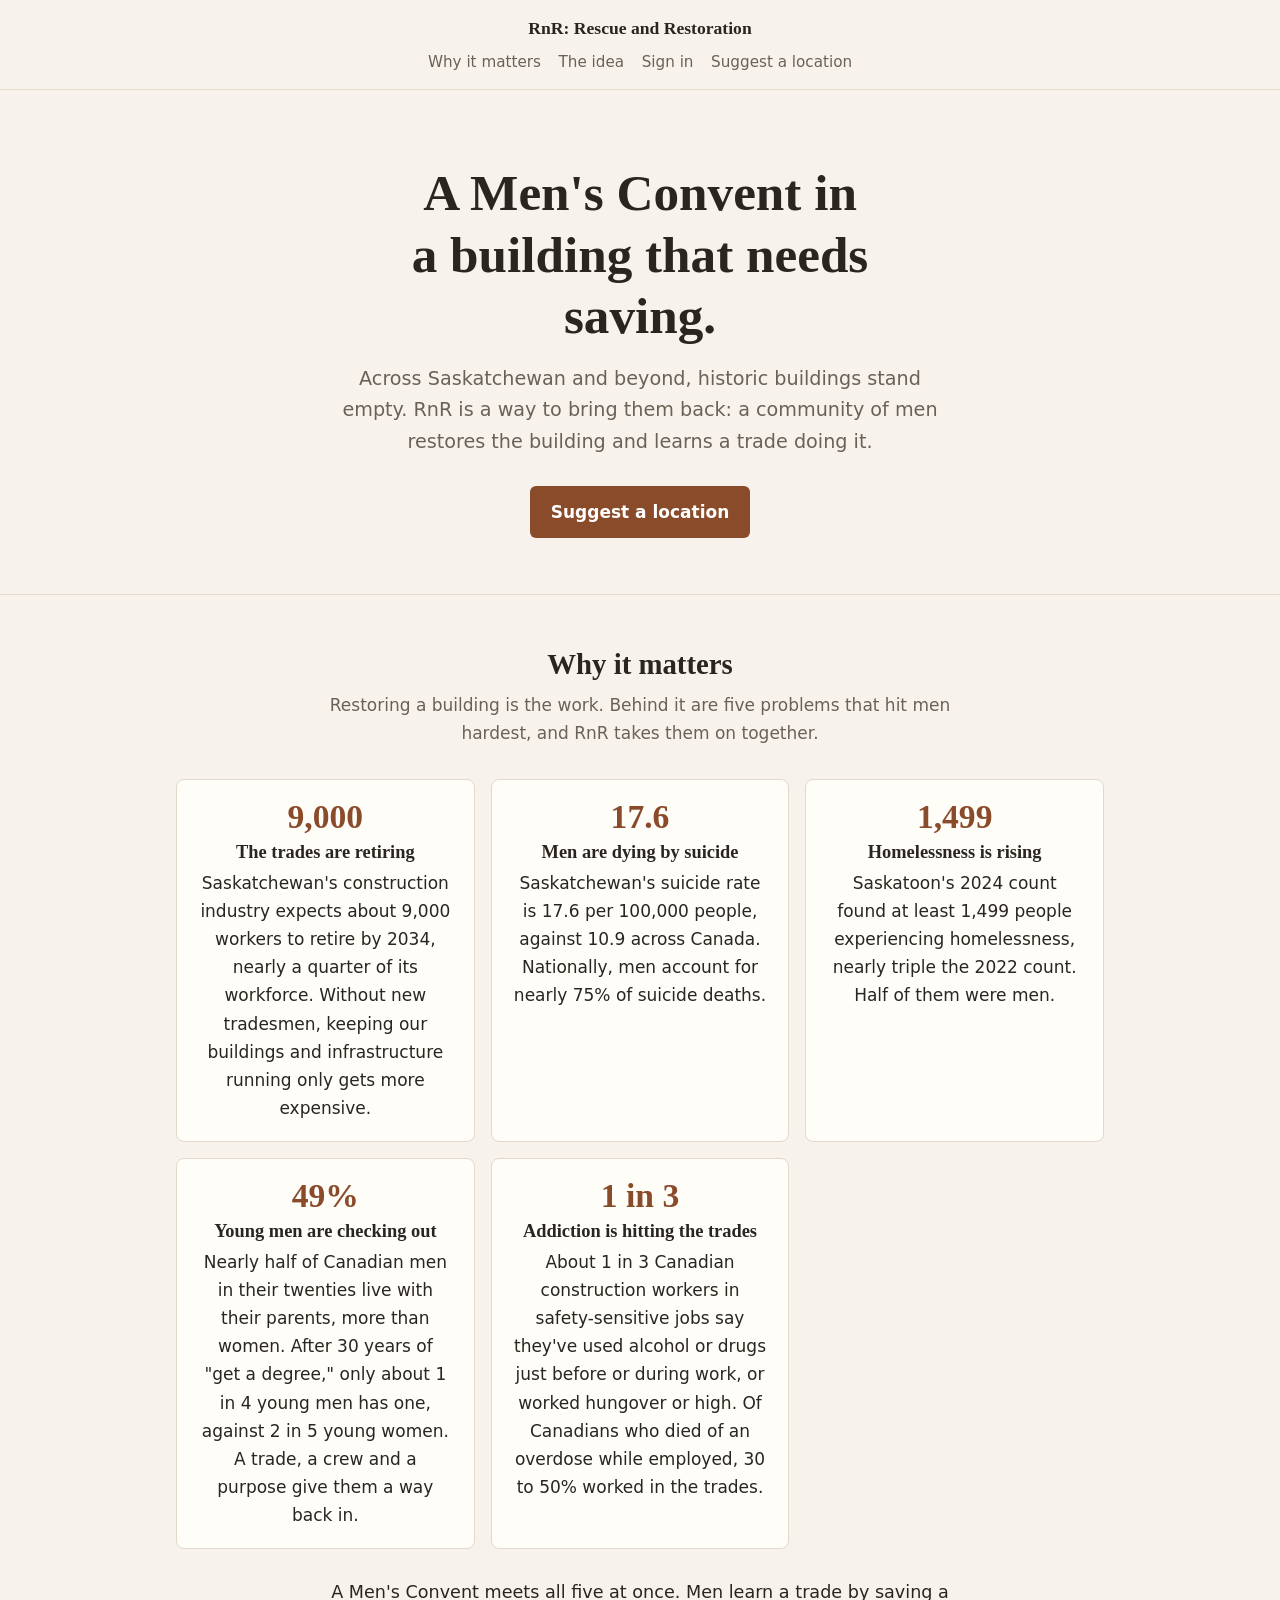
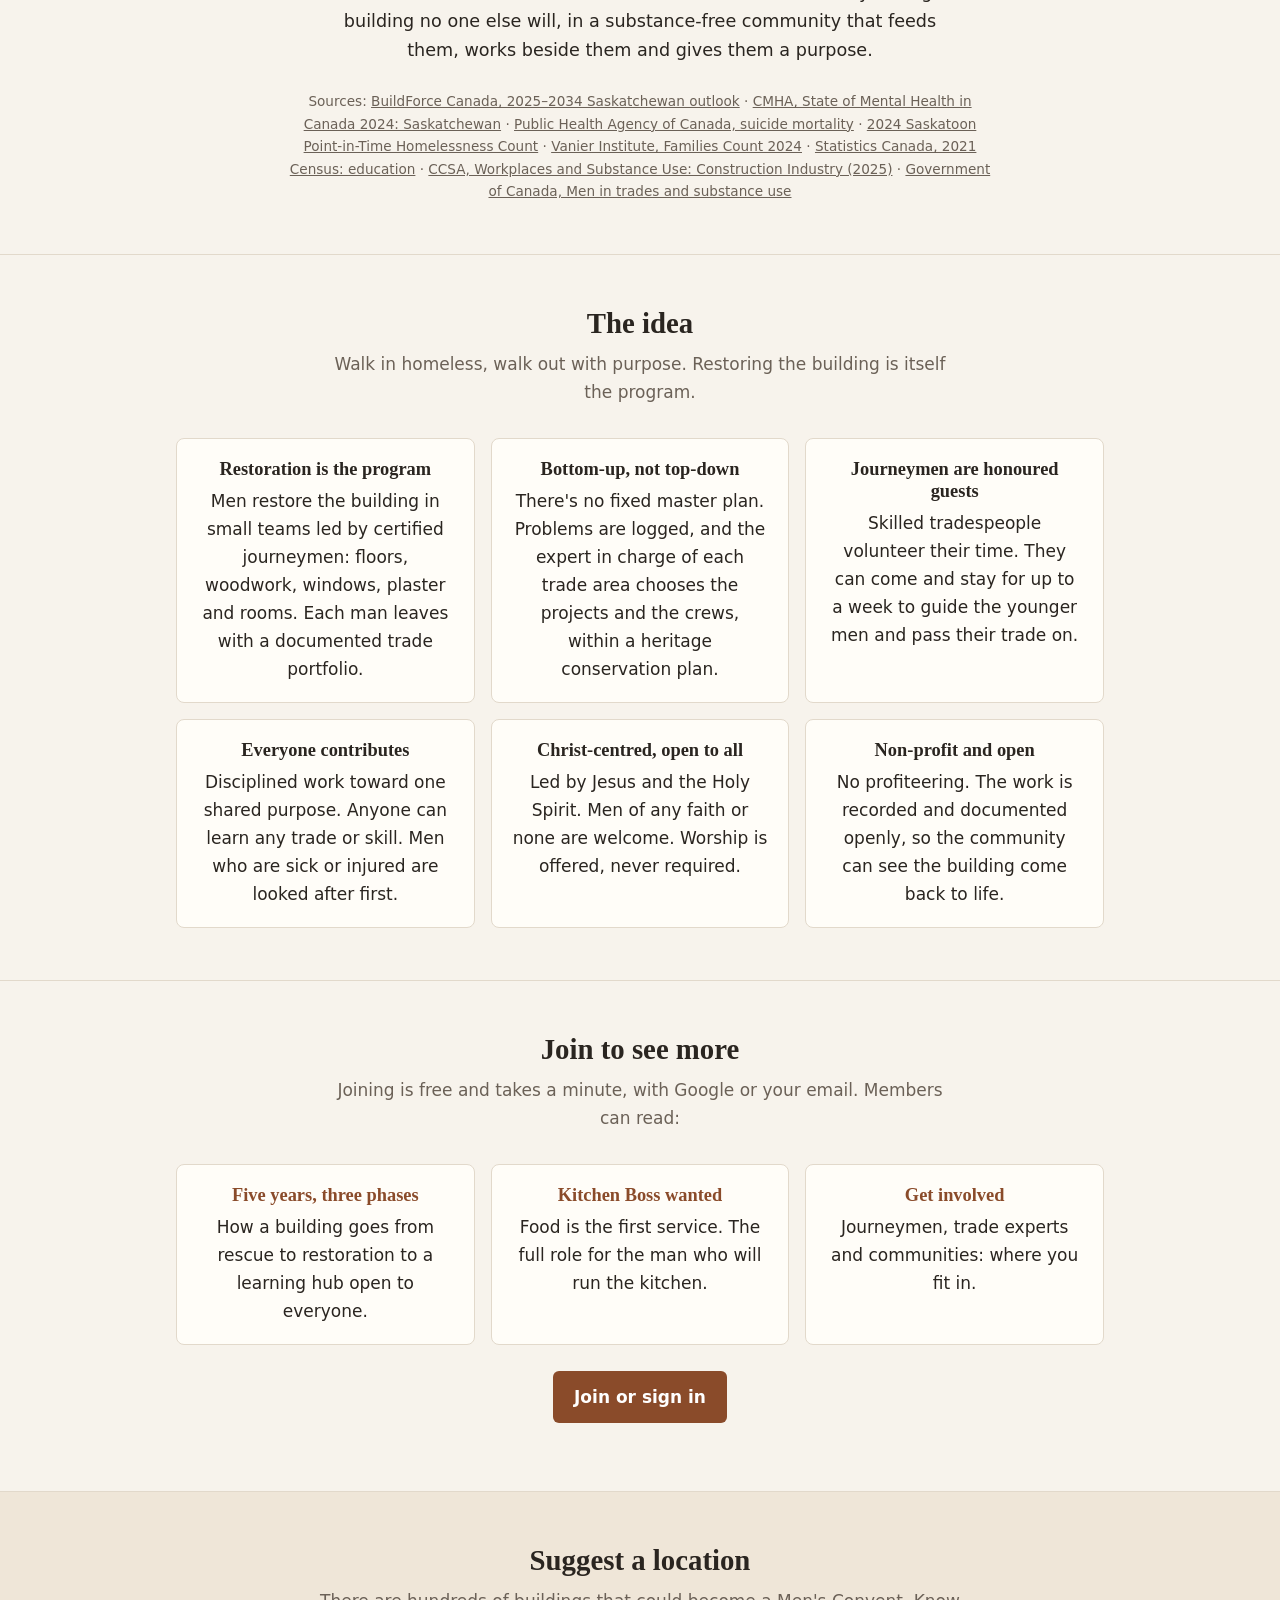
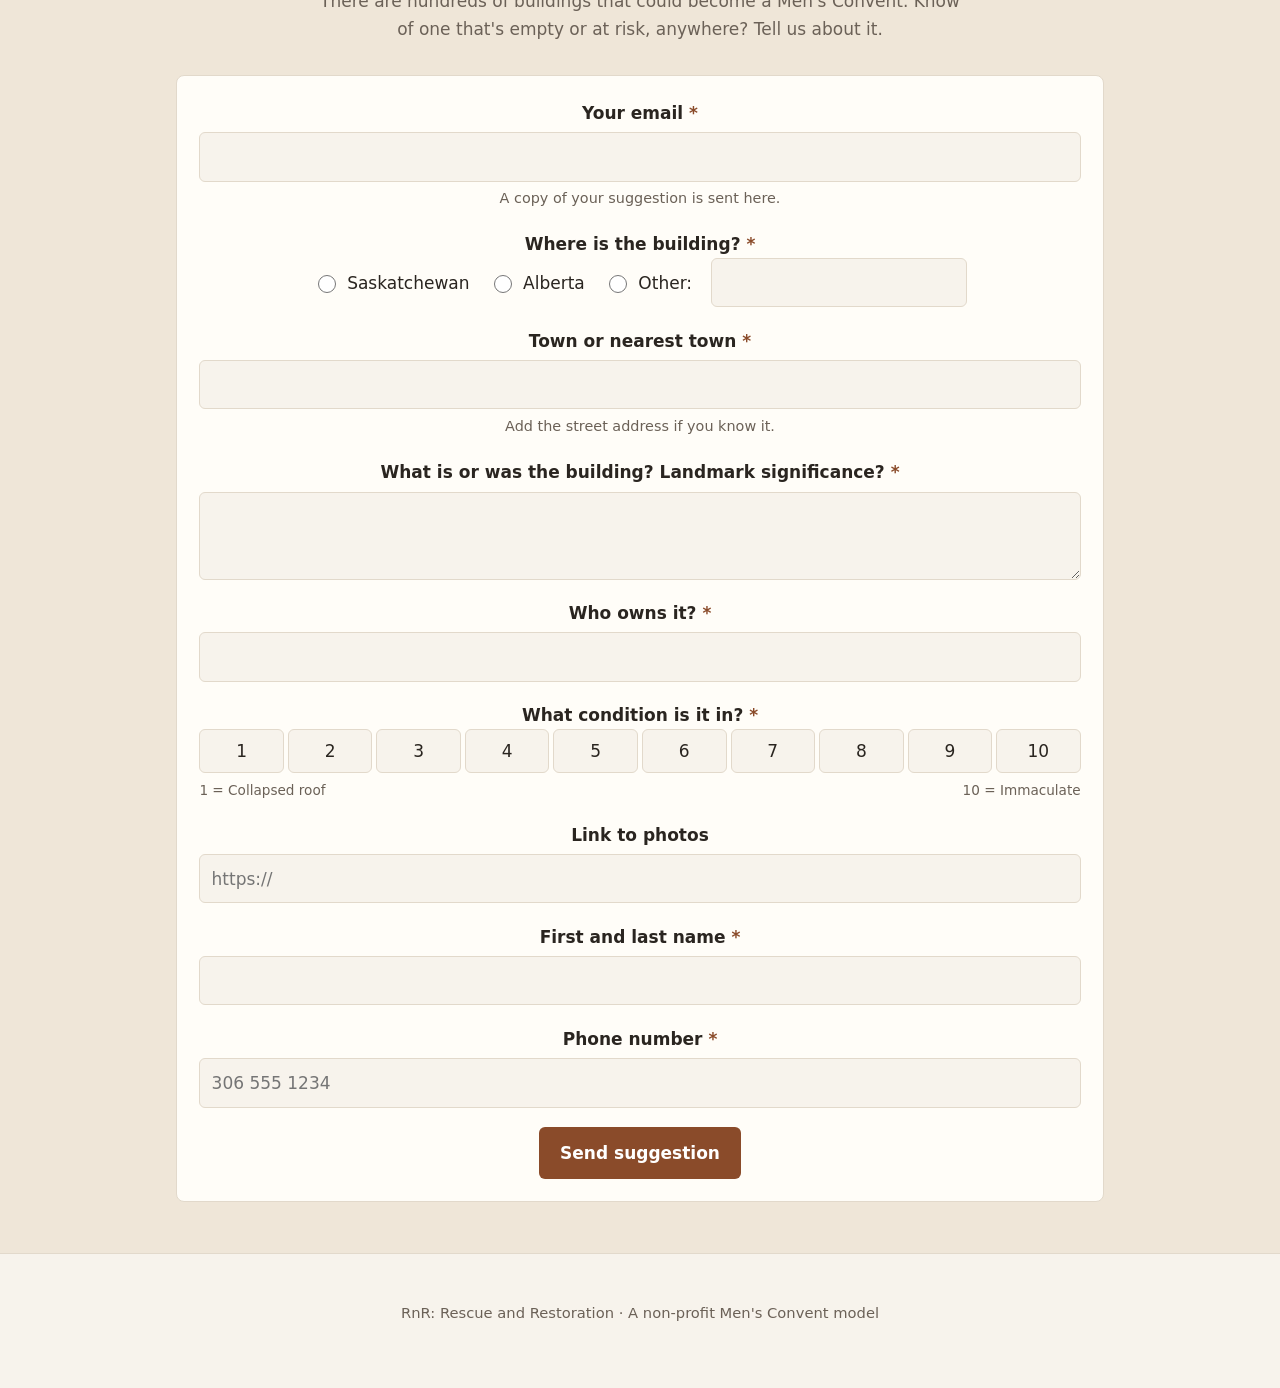
==== commit 83e2ef0c: "RnR: move Phases and Get involved to the members area - members/phases.html and members/get-involved" ====
--- a/rnr/index.html
+++ b/rnr/index.html
@@ -15,9 +15,7 @@
     <nav>
       <a href="#why">Why it matters</a>
       <a href="#idea">The idea</a>
-      <a href="#phases">Phases</a>
       <a class="cta-link" href="members/">Sign in</a>
-      <a href="#involved">Get involved</a>
       <a class="cta-link" href="#suggest">Suggest a location</a>
     </nav>
   </div>
@@ -99,39 +97,16 @@
     </div>
   </section>
 
-  <section id="phases">
+  <section id="members">
     <div class="wrap">
-      <h2>About five years, three phases</h2>
-      <p class="intro">Each building opens a little more to the public as the work goes on.</p>
-      <div class="phases">
-        <div class="phase">
-          <span class="tag">Phase 1</span>
-          <h3>Rescue</h3>
-          <p>A men's convent moves in. Secure the site, deal with emergencies like water, clean out and stabilize.</p>
-          <div class="pub">Public use: about 1%<div class="meter"><span style="width:1%"></span></div></div>
-        </div>
-        <div class="phase">
-          <span class="tag">Phase 2</span>
-          <h3>Restoration</h3>
-          <p>Teams restore the building room by room. A recovery program begins.</p>
-          <div class="pub">Public use: about 5%<div class="meter"><span style="width:5%"></span></div></div>
-        </div>
-        <div class="phase">
-          <span class="tag">Phase 3</span>
-          <h3>Freedom Learning Hub</h3>
-          <p>The restored building opens most of its space to the community: a place where people of all ages learn, research and build.</p>
-          <div class="pub">Public use: over half<div class="meter"><span style="width:55%"></span></div></div>
-        </div>
+      <h2>Join to see more</h2>
+      <p class="intro">Joining is free and takes a minute, with Google or your email. Members can read:</p>
+      <div class="grid teasers">
+        <a class="card" id="phases" href="members/phases.html"><h3>Five years, three phases</h3><p>How a building goes from rescue to restoration to a learning hub open to everyone.</p></a>
+        <a class="card" id="kitchen" href="members/kitchen-boss.html"><h3>Kitchen Boss wanted</h3><p>Food is the first service. The full role for the man who will run the kitchen.</p></a>
+        <a class="card" id="involved" href="members/get-involved.html"><h3>Get involved</h3><p>Journeymen, trade experts and communities: where you fit in.</p></a>
       </div>
-    </div>
-  </section>
-
-  <section id="kitchen">
-    <div class="wrap">
-      <h2>Kitchen Boss wanted</h2>
-      <p class="intro">Food is the first service. Before the beds are built and before the first wall is repaired, every man on site gets fed. We're looking for the man who will run that kitchen.</p>
-      <a class="btn" href="members/kitchen-boss.html">Join or sign in to read the role</a>
-      <p class="note">Joining is free and takes a minute, with Google or your email.</p>
+      <p><a class="btn" href="members/">Join or sign in</a></p>
     </div>
   </section>
 
@@ -231,25 +206,6 @@
     </div>
   </section>
 
-  <section id="involved">
-    <div class="wrap">
-      <h2>Get involved</h2>
-      <div class="grid">
-        <div class="card">
-          <h3>Journeymen</h3>
-          <p>Give a week of your trade. Stay on site, lead a small team and pass on what you know.</p>
-        </div>
-        <div class="card">
-          <h3>Trade experts</h3>
-          <p>Kitchen, HVAC, boiler, gas fitting, electrical, plumbing, masonry, IT and more. Each trade area has many projects to choose from. The kitchen comes first: <a href="members/kitchen-boss.html">Kitchen Boss wanted</a>.</p>
-        </div>
-        <div class="card">
-          <h3>Communities</h3>
-          <p>Have an empty building in your town? <a href="#suggest">Suggest it.</a></p>
-        </div>
-      </div>
-    </div>
-  </section>
 </main>
 
 <footer>
--- a/rnr/site.css
+++ b/rnr/site.css
@@ -160,3 +160,7 @@
 .sform .choices.col { flex-direction: column; align-items: flex-start; text-align: left; margin: 0 auto; }
 .gate-wait { color: var(--muted); text-align: center; padding: 4rem 16px; }
 .sform .btn-plain { border: 1px solid var(--accent); padding: .7rem 1.2rem; }
+a.card { display: block; color: var(--ink); text-decoration: none; }
+a.card h3 { color: var(--accent); }
+a.card:hover { border-color: var(--accent); }
+.teasers { margin-bottom: 1.6rem; }
